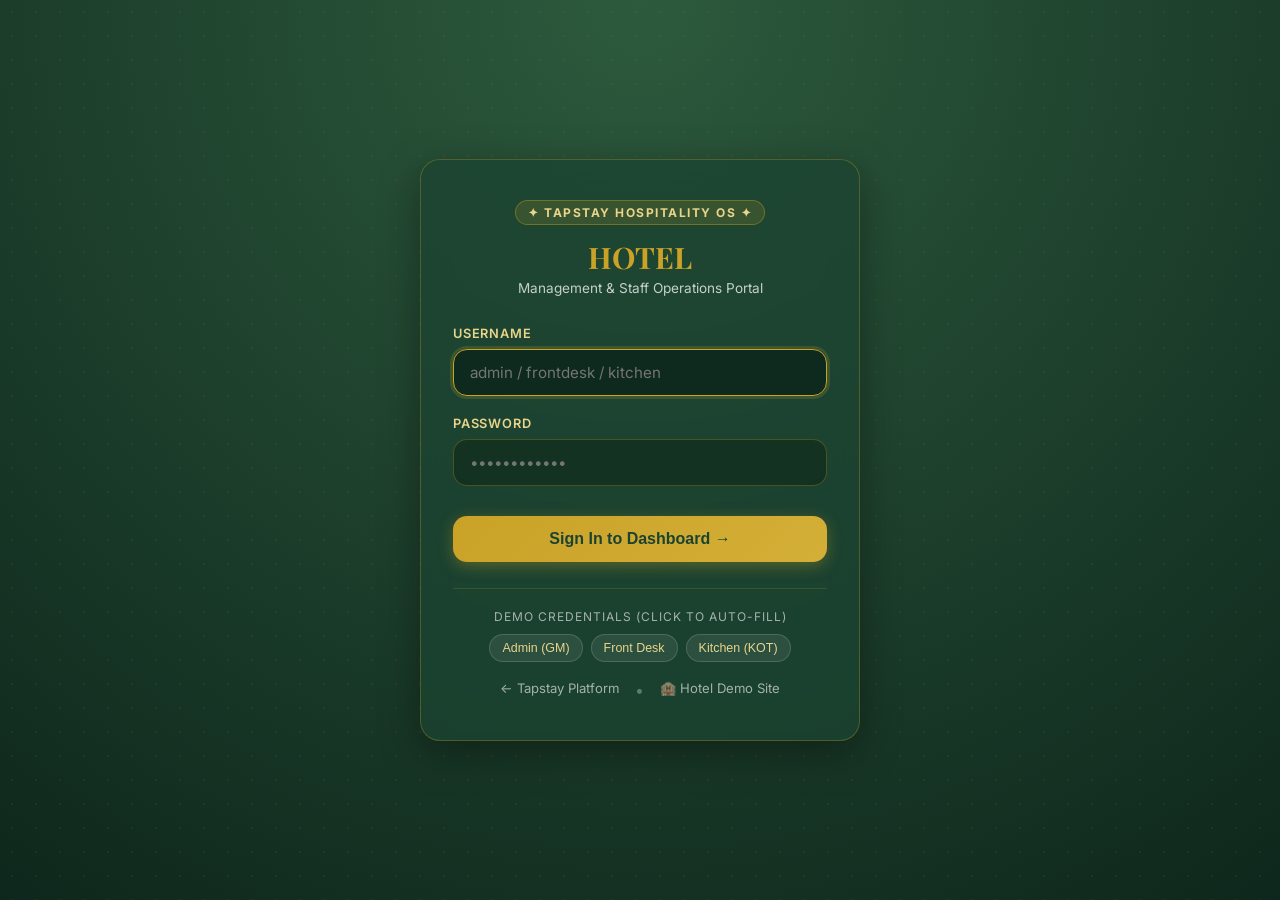
==== admin.html @ 550acd41 "fixing" ====
<!DOCTYPE html>
<html lang="en">
<head>
  <meta charset="UTF-8">
  <meta name="viewport" content="width=device-width, initial-scale=1.0">
  <title>TapStay — Hotel Management & Property Operating System</title>
  <meta name="description" content="TapStay PMS Dashboard for HOTEL, Dehradun. Manage rooms, reservations, kitchen orders, and concierge requests.">
  <link rel="preconnect" href="https://fonts.googleapis.com">
  <link rel="preconnect" href="https://fonts.gstatic.com" crossorigin>
  <link href="https://fonts.googleapis.com/css2?family=Inter:wght@400;500;600;700;800&family=Playfair+Display:wght@500;600;700&display=swap" rel="stylesheet">
  <script src="qrcode.min.js"></script>
  <style>
    :root {
      --green-dark: #1B4332;
      --green-mid: #2D5A3D;
      --green-deep: #0e271c;
      --green-light: #407655;
      --gold: #C9A227;
      --gold-light: #D4AF37;
      --gold-pale: #F4E8C1;
      --ivory: #FAF6EE;
      --cream: #F5EFE1;
      --charcoal: #1E2229;
      --slate: #2D3748;
      --text-muted: #718096;
      --white: #FFFFFF;
      --border: #E2E8F0;
      
      /* Status Colors */
      --status-avail: #2ECC71;
      --status-avail-bg: rgba(46, 204, 113, 0.12);
      --status-occ: #E74C3C;
      --status-occ-bg: rgba(231, 76, 60, 0.12);
      --status-res: #F39C12;
      --status-res-bg: rgba(243, 156, 18, 0.12);
      --status-dirty: #E67E22;
      --status-dirty-bg: rgba(230, 126, 34, 0.14);
      --status-maint: #95A5A6;
      --status-maint-bg: rgba(149, 165, 166, 0.14);

      --shadow-sm: 0 2px 6px rgba(0,0,0,0.06);
      --shadow-md: 0 6px 18px rgba(0,0,0,0.08);
      --shadow-lg: 0 14px 32px rgba(0,0,0,0.12);
      --radius: 12px;
      --radius-lg: 18px;
      --transition: 0.25s cubic-bezier(0.4, 0, 0.2, 1);
    }

    *, *::before, *::after { box-sizing: border-box; margin: 0; padding: 0; }
    body {
      font-family: 'Inter', sans-serif;
      background: #F8F9FA;
      color: var(--charcoal);
      display: flex;
      min-height: 100vh;
      overflow-x: hidden;
    }

    /* ===== SIDEBAR ===== */
    .sidebar {
      width: 260px;
      background: var(--green-deep);
      color: var(--white);
      display: flex;
      flex-direction: column;
      flex-shrink: 0;
      position: sticky;
      top: 0;
      height: 100vh;
      border-right: 1px solid rgba(201, 162, 39, 0.2);
      z-index: 100;
      transition: all var(--transition);
    }
    .sidebar-brand {
      padding: 24px 20px;
      border-bottom: 1px solid rgba(255, 255, 255, 0.08);
      display: flex;
      flex-direction: column;
      gap: 4px;
    }
    .brand-badge {
      display: inline-flex;
      align-items: center;
      gap: 5px;
      font-size: 0.7rem;
      font-weight: 700;
      color: var(--gold);
      text-transform: uppercase;
      letter-spacing: 1.5px;
    }
    .brand-logo {
      font-family: 'Playfair Display', serif;
      font-size: 1.5rem;
      font-weight: 700;
      color: var(--white);
      letter-spacing: 0.5px;
    }
    .brand-logo span { color: var(--gold); }
    .brand-property {
      font-size: 0.78rem;
      color: rgba(255, 255, 255, 0.65);
    }

    .nav-menu {
      padding: 16px 12px;
      display: flex;
      flex-direction: column;
      gap: 6px;
      flex: 1;
      overflow-y: auto;
    }
    .nav-item {
      display: flex;
      align-items: center;
      gap: 12px;
      padding: 12px 14px;
      color: rgba(255, 255, 255, 0.75);
      border-radius: var(--radius);
      cursor: pointer;
      font-size: 0.9rem;
      font-weight: 600;
      transition: all var(--transition);
      user-select: none;
      border: 1px solid transparent;
      text-decoration: none;
    }
    .nav-item:hover {
      background: rgba(201, 162, 39, 0.12);
      color: var(--gold-pale);
      border-color: rgba(201, 162, 39, 0.25);
    }
    .nav-item.active {
      background: linear-gradient(135deg, var(--green-mid), var(--green-dark));
      color: var(--white);
      border-color: var(--gold);
      box-shadow: 0 4px 12px rgba(0,0,0,0.25);
    }
    .nav-item-icon {
      font-size: 1.15rem;
      width: 24px;
      text-align: center;
    }
    .nav-badge {
      margin-left: auto;
      background: var(--gold);
      color: var(--green-dark);
      font-size: 0.72rem;
      font-weight: 800;
      padding: 2px 7px;
      border-radius: 50px;
    }

    .sidebar-footer {
      padding: 16px 18px;
      border-top: 1px solid rgba(255, 255, 255, 0.08);
      background: rgba(10, 26, 19, 0.5);
      display: flex;
      align-items: center;
      justify-content: space-between;
    }
    .user-info {
      display: flex;
      flex-direction: column;
    }
    .user-name {
      font-size: 0.85rem;
      font-weight: 700;
      color: var(--white);
      white-space: nowrap;
      overflow: hidden;
      text-overflow: ellipsis;
      max-width: 140px;
    }
    .user-role {
      font-size: 0.72rem;
      color: var(--gold);
      text-transform: capitalize;
    }
    .btn-logout {
      background: transparent;
      border: 1px solid rgba(255, 255, 255, 0.2);
      color: rgba(255, 255, 255, 0.8);
      border-radius: 8px;
      padding: 6px 10px;
      font-size: 0.75rem;
      cursor: pointer;
      transition: all var(--transition);
    }
    .btn-logout:hover {
      background: rgba(235, 87, 87, 0.2);
      border-color: #ff9999;
      color: #ff9999;
    }

    /* ===== MAIN CONTENT AREA ===== */
    .main-wrapper {
      flex: 1;
      display: flex;
      flex-direction: column;
      overflow-y: auto;
      min-width: 0;
    }

    /* Top Bar */
    .topbar {
      background: var(--white);
      border-bottom: 1px solid var(--border);
      padding: 14px 28px;
      display: flex;
      align-items: center;
      justify-content: space-between;
      position: sticky;
      top: 0;
      z-index: 90;
    }
    .topbar-left {
      display: flex;
      align-items: center;
      gap: 16px;
    }
    .page-heading h1 {
      font-size: 1.35rem;
      font-weight: 700;
      color: var(--charcoal);
    }
    .page-heading p {
      font-size: 0.8rem;
      color: var(--text-muted);
    }
    .topbar-right {
      display: flex;
      align-items: center;
      gap: 14px;
    }
    .live-indicator {
      display: flex;
      align-items: center;
      gap: 8px;
      padding: 6px 14px;
      background: var(--status-avail-bg);
      border: 1px solid rgba(46, 204, 113, 0.3);
      border-radius: 50px;
      font-size: 0.8rem;
      font-weight: 600;
      color: #1e824c;
    }
    .pulse-dot {
      width: 8px;
      height: 8px;
      background: var(--status-avail);
      border-radius: 50%;
      box-shadow: 0 0 0 0 rgba(46, 204, 113, 0.7);
      animation: pulse 2s infinite;
    }
    @keyframes pulse {
      0% { box-shadow: 0 0 0 0 rgba(46, 204, 113, 0.7); }
      70% { box-shadow: 0 0 0 8px rgba(46, 204, 113, 0); }
      100% { box-shadow: 0 0 0 0 rgba(46, 204, 113, 0); }
    }
    .btn-public-site {
      display: inline-flex;
      align-items: center;
      gap: 6px;
      padding: 8px 14px;
      background: var(--ivory);
      border: 1px solid rgba(201, 162, 39, 0.4);
      color: var(--green-dark);
      border-radius: 8px;
      font-size: 0.82rem;
      font-weight: 600;
      text-decoration: none;
      transition: all var(--transition);
    }
    .btn-public-site:hover {
      background: var(--cream);
      border-color: var(--gold);
    }

    /* Content Area */
    .content-body {
      padding: 28px;
      flex: 1;
    }

    .tab-pane {
      display: none;
      animation: fadeIn 0.3s ease-out;
    }
    .tab-pane.active {
      display: block;
    }
    @keyframes fadeIn {
      from { opacity: 0; transform: translateY(6px); }
      to { opacity: 1; transform: translateY(0); }
    }

    /* ===== KPI CARDS ===== */
    .kpi-grid {
      display: grid;
      grid-template-columns: repeat(auto-fit, minmax(220px, 1fr));
      gap: 18px;
      margin-bottom: 28px;
    }
    .kpi-card {
      background: var(--white);
      border: 1px solid var(--border);
      border-radius: var(--radius);
      padding: 20px;
      box-shadow: var(--shadow-sm);
      display: flex;
      flex-direction: column;
      gap: 8px;
      transition: all var(--transition);
    }
    .kpi-card:hover {
      transform: translateY(-2px);
      box-shadow: var(--shadow-md);
      border-color: rgba(201, 162, 39, 0.4);
    }
    .kpi-header {
      display: flex;
      align-items: center;
      justify-content: space-between;
    }
    .kpi-title {
      font-size: 0.82rem;
      font-weight: 600;
      color: var(--text-muted);
      text-transform: uppercase;
      letter-spacing: 0.5px;
    }
    .kpi-icon {
      width: 36px;
      height: 36px;
      border-radius: 10px;
      display: flex;
      align-items: center;
      justify-content: center;
      font-size: 1.2rem;
      background: var(--cream);
    }
    .kpi-value {
      font-size: 1.85rem;
      font-weight: 800;
      color: var(--charcoal);
      font-family: 'Playfair Display', serif;
    }
    .kpi-footer {
      font-size: 0.78rem;
      color: var(--text-muted);
      display: flex;
      align-items: center;
      gap: 6px;
    }

    /* ===== SECTION CARDS & TABLES ===== */
    .dashboard-panel {
      background: var(--white);
      border: 1px solid var(--border);
      border-radius: var(--radius-lg);
      padding: 24px;
      box-shadow: var(--shadow-sm);
      margin-bottom: 24px;
    }
    .panel-header {
      display: flex;
      align-items: center;
      justify-content: space-between;
      margin-bottom: 18px;
      padding-bottom: 12px;
      border-bottom: 1px solid var(--border);
    }
    .panel-title {
      font-size: 1.15rem;
      font-weight: 700;
      color: var(--charcoal);
      display: flex;
      align-items: center;
      gap: 8px;
    }

    /* Quick Action Buttons */
    .btn-primary {
      background: linear-gradient(135deg, var(--green-dark), var(--green-mid));
      color: var(--white);
      border: 1px solid var(--gold);
      padding: 10px 18px;
      border-radius: 8px;
      font-size: 0.85rem;
      font-weight: 600;
      cursor: pointer;
      display: inline-flex;
      align-items: center;
      gap: 6px;
      transition: all var(--transition);
      box-shadow: 0 2px 6px rgba(0,0,0,0.1);
    }
    .btn-primary:hover {
      background: linear-gradient(135deg, var(--green-mid), var(--green-light));
      transform: translateY(-1px);
      box-shadow: 0 4px 12px rgba(0,0,0,0.15);
    }
    .btn-secondary {
      background: var(--white);
      border: 1px solid var(--border);
      color: var(--slate);
      padding: 9px 16px;
      border-radius: 8px;
      font-size: 0.85rem;
      font-weight: 600;
      cursor: pointer;
      display: inline-flex;
      align-items: center;
      gap: 6px;
      transition: all var(--transition);
    }
    .btn-secondary:hover {
      background: var(--ivory);
      border-color: var(--gold);
      color: var(--green-dark);
    }

    /* ===== ROOM MATRIX ===== */
    .filter-bar {
      display: flex;
      flex-wrap: wrap;
      align-items: center;
      justify-content: space-between;
      gap: 12px;
      margin-bottom: 20px;
    }
    .filter-pills {
      display: flex;
      flex-wrap: wrap;
      gap: 8px;
    }
    .filter-pill {
      background: var(--white);
      border: 1px solid var(--border);
      padding: 6px 14px;
      border-radius: 50px;
      font-size: 0.8rem;
      font-weight: 600;
      cursor: pointer;
      color: var(--slate);
      transition: all var(--transition);
    }
    .filter-pill:hover, .filter-pill.active {
      background: var(--green-dark);
      color: var(--white);
      border-color: var(--green-dark);
    }

    .room-grid {
      display: grid;
      grid-template-columns: repeat(auto-fill, minmax(260px, 1fr));
      gap: 18px;
    }
    .room-card {
      background: var(--white);
      border: 1.5px solid var(--border);
      border-radius: var(--radius);
      padding: 18px;
      box-shadow: var(--shadow-sm);
      display: flex;
      flex-direction: column;
      justify-content: space-between;
      gap: 12px;
      transition: all var(--transition);
      position: relative;
    }
    .room-card:hover {
      transform: translateY(-3px);
      box-shadow: var(--shadow-md);
    }
    .room-card.status-available { border-top: 4px solid var(--status-avail); }
    .room-card.status-occupied { border-top: 4px solid var(--status-occ); }
    .room-card.status-reserved { border-top: 4px solid var(--status-res); }
    .room-card.status-dirty { border-top: 4px solid var(--status-dirty); }
    .room-card.status-maintenance { border-top: 4px solid var(--status-maint); }

    .room-card-header {
      display: flex;
      align-items: flex-start;
      justify-content: space-between;
    }
    .room-number-box {
      display: flex;
      flex-direction: column;
    }
    .room-number {
      font-size: 1.4rem;
      font-weight: 800;
      font-family: 'Playfair Display', serif;
      color: var(--charcoal);
    }
    .room-floor {
      font-size: 0.72rem;
      color: var(--text-muted);
      font-weight: 600;
      text-transform: uppercase;
    }
    .room-type-tag {
      font-size: 0.72rem;
      font-weight: 700;
      color: var(--green-dark);
      background: var(--cream);
      padding: 3px 8px;
      border-radius: 6px;
      margin-top: 4px;
      display: inline-block;
    }
    .status-badge {
      font-size: 0.72rem;
      font-weight: 700;
      text-transform: uppercase;
      letter-spacing: 0.5px;
      padding: 4px 10px;
      border-radius: 50px;
    }
    .badge-available { background: var(--status-avail-bg); color: #1e824c; border: 1px solid rgba(46, 204, 113, 0.4); }
    .badge-occupied { background: var(--status-occ-bg); color: #c0392b; border: 1px solid rgba(231, 76, 60, 0.4); }
    .badge-reserved { background: var(--status-res-bg); color: #d35400; border: 1px solid rgba(243, 156, 18, 0.4); }
    .badge-dirty { background: var(--status-dirty-bg); color: #b95d08; border: 1px solid rgba(230, 126, 34, 0.4); }
    .badge-maintenance { background: var(--status-maint-bg); color: #7f8c8d; border: 1px solid rgba(149, 165, 166, 0.4); }

    .room-card-body {
      font-size: 0.82rem;
      color: var(--slate);
      background: #F8F9FA;
      padding: 10px 12px;
      border-radius: 8px;
      min-height: 48px;
      display: flex;
      flex-direction: column;
      justify-content: center;
      gap: 2px;
    }
    .room-guest-name { font-weight: 700; color: var(--charcoal); }
    .room-notes { font-size: 0.75rem; color: var(--text-muted); font-style: italic; }

    .room-card-actions {
      display: flex;
      gap: 8px;
    }
    .btn-room-status {
      flex: 1;
      padding: 7px 10px;
      font-size: 0.75rem;
      font-weight: 700;
      background: var(--white);
      border: 1px solid var(--border);
      border-radius: 6px;
      cursor: pointer;
      transition: all var(--transition);
    }
    .btn-room-status:hover {
      background: var(--ivory);
      border-color: var(--gold);
      color: var(--green-dark);
    }

    /* ===== DATA TABLES (Bookings, Reviews, Concierge) ===== */
    .table-container {
      overflow-x: auto;
      border: 1px solid var(--border);
      border-radius: var(--radius);
    }
    .data-table {
      width: 100%;
      border-collapse: collapse;
      text-align: left;
      font-size: 0.85rem;
    }
    .data-table th {
      background: #F8F9FA;
      padding: 12px 16px;
      font-weight: 700;
      color: var(--slate);
      border-bottom: 1px solid var(--border);
      text-transform: uppercase;
      font-size: 0.72rem;
      letter-spacing: 0.5px;
    }
    .data-table td {
      padding: 14px 16px;
      border-bottom: 1px solid var(--border);
      color: var(--charcoal);
      vertical-align: middle;
    }
    .data-table tr:last-child td { border-bottom: none; }
    .data-table tr:hover { background: rgba(201, 162, 39, 0.04); }

    /* ===== KITCHEN KOT BOARD ===== */
    .kot-board {
      display: grid;
      grid-template-columns: repeat(auto-fit, minmax(280px, 1fr));
      gap: 20px;
    }
    .kot-col {
      background: #F1F4F7;
      border-radius: var(--radius-lg);
      padding: 18px;
      display: flex;
      flex-direction: column;
      gap: 14px;
      min-height: 500px;
    }
    .kot-col-header {
      display: flex;
      align-items: center;
      justify-content: space-between;
      padding-bottom: 8px;
      border-bottom: 2px solid rgba(0,0,0,0.08);
    }
    .kot-col-title {
      font-size: 0.9rem;
      font-weight: 800;
      color: var(--charcoal);
      text-transform: uppercase;
      letter-spacing: 0.5px;
    }
    .kot-card {
      background: var(--white);
      border-radius: var(--radius);
      padding: 16px;
      box-shadow: var(--shadow-sm);
      border: 1px solid var(--border);
      display: flex;
      flex-direction: column;
      gap: 12px;
      animation: slideIn 0.3s ease;
    }
    @keyframes slideIn {
      from { transform: translateY(10px); opacity: 0; }
      to { transform: translateY(0); opacity: 1; }
    }
    .kot-card-header {
      display: flex;
      align-items: center;
      justify-content: space-between;
      border-bottom: 1px dashed var(--border);
      padding-bottom: 8px;
    }
    .kot-source-badge {
      font-size: 0.85rem;
      font-weight: 800;
      color: var(--green-dark);
      background: var(--cream);
      padding: 3px 10px;
      border-radius: 50px;
    }
    .kot-time {
      font-size: 0.72rem;
      color: var(--text-muted);
    }
    .kot-items-list {
      display: flex;
      flex-direction: column;
      gap: 6px;
      font-size: 0.85rem;
    }
    .kot-item-row {
      display: flex;
      justify-content: space-between;
    }
    .kot-item-qty {
      font-weight: 800;
      color: var(--gold-light);
      background: var(--green-deep);
      padding: 0 6px;
      border-radius: 4px;
      margin-right: 6px;
      font-size: 0.75rem;
    }
    .kot-total-row {
      display: flex;
      justify-content: space-between;
      border-top: 1px solid var(--border);
      padding-top: 8px;
      font-weight: 700;
      font-size: 0.9rem;
    }
    .kot-actions {
      display: flex;
      gap: 8px;
    }

    /* ===== QR STUDIO ===== */
    .qr-studio-grid {
      display: grid;
      grid-template-columns: 1fr 1fr;
      gap: 30px;
      align-items: start;
    }
    .standee-preview-card {
      background: var(--white);
      border: 3px solid var(--gold);
      border-radius: var(--radius-lg);
      padding: 36px 28px;
      text-align: center;
      box-shadow: var(--shadow-lg);
      max-width: 380px;
      margin: 0 auto;
      position: relative;
    }
    .standee-gold-border {
      border: 1px dashed var(--gold);
      border-radius: 12px;
      padding: 24px;
      background: radial-gradient(circle at center, #FFFFFF 0%, var(--ivory) 100%);
    }
    .standee-header {
      margin-bottom: 16px;
    }
    .standee-brand {
      font-family: 'Playfair Display', serif;
      font-size: 1.4rem;
      font-weight: 700;
      color: var(--green-dark);
      letter-spacing: 1px;
    }
    .standee-target {
      display: inline-block;
      margin-top: 6px;
      font-size: 0.85rem;
      font-weight: 800;
      color: var(--gold);
      background: var(--green-dark);
      padding: 4px 14px;
      border-radius: 50px;
      text-transform: uppercase;
      letter-spacing: 1px;
    }
    .standee-qr-box {
      margin: 20px auto;
      padding: 12px;
      background: #FFFFFF;
      border: 2px solid var(--border);
      border-radius: 12px;
      display: inline-flex;
      box-shadow: var(--shadow-sm);
    }
    .standee-footer {
      margin-top: 14px;
    }
    .standee-instructions {
      font-size: 0.85rem;
      font-weight: 700;
      color: var(--charcoal);
      margin-bottom: 4px;
    }
    .standee-sub {
      font-size: 0.72rem;
      color: var(--text-muted);
    }
    .standee-powered {
      margin-top: 14px;
      font-size: 0.68rem;
      color: var(--gold);
      font-weight: 700;
      letter-spacing: 1px;
      text-transform: uppercase;
    }

    /* ===== MODAL ===== */
    .modal-overlay {
      display: none;
      position: fixed;
      inset: 0;
      background: rgba(0,0,0,0.5);
      z-index: 500;
      align-items: center;
      justify-content: center;
      padding: 20px;
    }
    .modal-overlay.active { display: flex; }
    .modal-box {
      background: var(--white);
      border-radius: var(--radius-lg);
      padding: 28px;
      width: 100%;
      max-width: 500px;
      box-shadow: var(--shadow-lg);
      animation: zoomIn 0.25s ease-out;
      border: 1px solid var(--border);
    }
    @keyframes zoomIn {
      from { transform: scale(0.95); opacity: 0; }
      to { transform: scale(1); opacity: 1; }
    }
    .modal-header {
      display: flex;
      align-items: center;
      justify-content: space-between;
      margin-bottom: 18px;
      padding-bottom: 12px;
      border-bottom: 1px solid var(--border);
    }
    .modal-title { font-size: 1.2rem; font-weight: 700; color: var(--charcoal); }
    .modal-close {
      background: none;
      border: none;
      font-size: 1.4rem;
      cursor: pointer;
      color: var(--text-muted);
    }
    .modal-form-group {
      margin-bottom: 16px;
    }
    .modal-label {
      display: block;
      font-size: 0.8rem;
      font-weight: 600;
      color: var(--slate);
      margin-bottom: 6px;
    }
    .modal-input, .modal-select, .modal-textarea {
      width: 100%;
      padding: 10px 12px;
      border: 1.5px solid var(--border);
      border-radius: 8px;
      font-size: 0.9rem;
      font-family: 'Inter', sans-serif;
      outline: none;
      transition: border-color var(--transition);
    }
    .modal-input:focus, .modal-select:focus, .modal-textarea:focus {
      border-color: var(--gold);
    }

    /* Print styling */
    @media print {
      body * { visibility: hidden; }
      .standee-preview-card, .standee-preview-card * { visibility: visible; }
      .standee-preview-card {
        position: absolute;
        left: 50%;
        top: 50%;
        transform: translate(-50%, -50%);
        box-shadow: none;
        border: 2px solid #000;
        width: 100%;
        max-width: 450px;
      }
    }

    /* Responsive */
    @media (max-width: 900px) {
      .sidebar { width: 70px; }
      .brand-title, .brand-property, .nav-item-text, .user-info, .brand-badge { display: none; }
      .sidebar-brand { padding: 16px 12px; align-items: center; }
      .nav-item { justify-content: center; padding: 12px 0; }
      .sidebar-footer { justify-content: center; padding: 12px 0; }
      .qr-studio-grid { grid-template-columns: 1fr; }
    }
  </style>
</head>
<body>

  <!-- ===== SIDEBAR ===== -->
  <aside class="sidebar">
    <div class="sidebar-brand">
      <div class="brand-badge">✦ TapStay OS ✦</div>
      <div class="brand-logo">HOTEL<span>.</span></div>
      <div class="brand-property">Heritage Retreat & Suites, Dehradun</div>
    </div>

    <nav class="nav-menu" id="navMenu">
      <a class="nav-item active" data-tab="tabDashboard">
        <span class="nav-item-icon">📊</span>
        <span class="nav-item-text">Dashboard</span>
      </a>
      <a class="nav-item" data-tab="tabRooms">
        <span class="nav-item-icon">🛏️</span>
        <span class="nav-item-text">Rooms Matrix</span>
        <span class="nav-badge" id="availRoomBadge">12</span>
      </a>
      <a class="nav-item" data-tab="tabBookings">
        <span class="nav-item-icon">📅</span>
        <span class="nav-item-text">Reservations</span>
      </a>
      <a class="nav-item" data-tab="tabKitchen">
        <span class="nav-item-icon">🍳</span>
        <span class="nav-item-text">Kitchen (KOT)</span>
        <span class="nav-badge" id="activeKotBadge">2</span>
      </a>
      <a class="nav-item" data-tab="tabConcierge">
        <span class="nav-item-icon">🛎️</span>
        <span class="nav-item-text">Concierge Desk</span>
        <span class="nav-badge" id="pendingConciergeBadge">2</span>
      </a>
      <a class="nav-item" data-tab="tabReviews">
        <span class="nav-item-icon">⭐</span>
        <span class="nav-item-text">Guest Reviews</span>
      </a>
      <a class="nav-item" data-tab="tabQR">
        <span class="nav-item-icon">📱</span>
        <span class="nav-item-text">QR Standee Studio</span>
      </a>
      <a class="nav-item" data-tab="tabSettings">
        <span class="nav-item-icon">⚙️</span>
        <span class="nav-item-text">Settings</span>
      </a>
    </nav>

    <div class="sidebar-footer">
      <div class="user-info">
        <span class="user-name" id="sidebarUserName">Admin</span>
        <span class="user-role" id="sidebarUserRole">General Manager</span>
      </div>
      <button class="btn-logout" onclick="handleLogout()" title="Sign Out">Logout</button>
    </div>
  </aside>

  <!-- ===== MAIN WRAPPER ===== -->
  <main class="main-wrapper">
    <!-- Topbar -->
    <header class="topbar">
      <div class="topbar-left">
        <div class="page-heading">
          <h1 id="pageTitle">Operations Dashboard</h1>
          <p id="pageSubtitle">Live property metrics and real-time operations</p>
        </div>
      </div>
      <div class="topbar-right">
        <div class="live-indicator">
          <span class="pulse-dot"></span>
          <span>Live Sync Active</span>
        </div>
        <a href="hotel.html" target="_blank" class="btn-public-site">
          <span>🌐 View Hotel Website</span>
        </a>
        <a href="index.html" target="_blank" style="font-size:0.8rem;color:var(--text-light);text-decoration:none;padding:6px 12px;border-radius:6px;border:1px solid rgba(255,255,255,0.1);background:rgba(255,255,255,0.03);">
          <span>Tapstay SaaS</span>
        </a>
      </div>
    </header>

    <!-- Main Content Area -->
    <div class="content-body">

      <!-- ================= TAB 1: DASHBOARD ================= -->
      <section class="tab-pane active" id="tabDashboard">
        <!-- KPI Row -->
        <div class="kpi-grid">
          <div class="kpi-card">
            <div class="kpi-header">
              <span class="kpi-title">Occupancy Rate</span>
              <span class="kpi-icon">🏨</span>
            </div>
            <div class="kpi-value" id="kpiOccupancy">58%</div>
            <div class="kpi-footer">
              <span id="kpiOccupiedCount">14</span> of 24 Rooms Occupied
            </div>
          </div>

          <div class="kpi-card">
            <div class="kpi-header">
              <span class="kpi-title">Today's Check-ins</span>
              <span class="kpi-icon">📥</span>
            </div>
            <div class="kpi-value" id="kpiCheckins">5</div>
            <div class="kpi-footer">
              <span id="kpiCheckouts">3</span> Check-outs scheduled today
            </div>
          </div>

          <div class="kpi-card">
            <div class="kpi-header">
              <span class="kpi-title">Total Revenue</span>
              <span class="kpi-icon">💰</span>
            </div>
            <div class="kpi-value" id="kpiRevenue">₹52,430</div>
            <div class="kpi-footer">
              Rooms + F&B Dining combined
            </div>
          </div>

          <div class="kpi-card">
            <div class="kpi-header">
              <span class="kpi-title">Active Orders & Requests</span>
              <span class="kpi-icon">⚡</span>
            </div>
            <div class="kpi-value" id="kpiActiveTickets">4</div>
            <div class="kpi-footer">
              <span id="kpiActiveKot">2</span> KOTs • <span id="kpiActiveConcierge">2</span> Concierge
            </div>
          </div>
        </div>

        <!-- Quick Actions & Recent Stream -->
        <div style="display:grid;grid-template-columns: 2fr 1fr; gap: 24px;">
          <div class="dashboard-panel">
            <div class="panel-header">
              <h2 class="panel-title">⚡ Quick Management Actions</h2>
            </div>
            <div style="display:flex;flex-wrap:wrap;gap:12px;">
              <button class="btn-primary" onclick="openNewBookingModal()">+ New Walk-In Booking</button>
              <button class="btn-secondary" onclick="switchTab('tabRooms')">Update Room Status</button>
              <button class="btn-secondary" onclick="switchTab('tabKitchen')">View Kitchen Orders</button>
              <button class="btn-secondary" onclick="switchTab('tabQR')">Print Table/Room QR</button>
            </div>

            <div style="margin-top:28px;">
              <h3 style="font-size:0.95rem;font-weight:700;margin-bottom:12px;color:var(--charcoal);">Current Property Status Overview</h3>
              <div style="display:grid;grid-template-columns:repeat(auto-fit, minmax(130px, 1fr));gap:12px;">
                <div style="background:var(--status-avail-bg);border:1px solid rgba(46,204,113,0.3);padding:14px;border-radius:10px;text-align:center;">
                  <div style="font-size:1.4rem;font-weight:800;color:#1e824c;" id="dashAvailCount">10</div>
                  <div style="font-size:0.75rem;font-weight:700;color:#1e824c;text-transform:uppercase;">Available Clean</div>
                </div>
                <div style="background:var(--status-occ-bg);border:1px solid rgba(231,76,60,0.3);padding:14px;border-radius:10px;text-align:center;">
                  <div style="font-size:1.4rem;font-weight:800;color:#c0392b;" id="dashOccCount">10</div>
                  <div style="font-size:0.75rem;font-weight:700;color:#c0392b;text-transform:uppercase;">Occupied</div>
                </div>
                <div style="background:var(--status-res-bg);border:1px solid rgba(243,156,18,0.3);padding:14px;border-radius:10px;text-align:center;">
                  <div style="font-size:1.4rem;font-weight:800;color:#d35400;" id="dashResCount">2</div>
                  <div style="font-size:0.75rem;font-weight:700;color:#d35400;text-transform:uppercase;">Reserved</div>
                </div>
                <div style="background:var(--status-dirty-bg);border:1px solid rgba(230,126,34,0.3);padding:14px;border-radius:10px;text-align:center;">
                  <div style="font-size:1.4rem;font-weight:800;color:#b95d08;" id="dashDirtyCount">1</div>
                  <div style="font-size:0.75rem;font-weight:700;color:#b95d08;text-transform:uppercase;">Needs Cleaning</div>
                </div>
                <div style="background:var(--status-maint-bg);border:1px solid rgba(149,165,166,0.3);padding:14px;border-radius:10px;text-align:center;">
                  <div style="font-size:1.4rem;font-weight:800;color:#7f8c8d;" id="dashMaintCount">1</div>
                  <div style="font-size:0.75rem;font-weight:700;color:#7f8c8d;text-transform:uppercase;">Maintenance</div>
                </div>
              </div>
            </div>
          </div>

          <!-- Live Activity Feed -->
          <div class="dashboard-panel">
            <div class="panel-header">
              <h2 class="panel-title">📡 Live Events</h2>
              <span style="font-size:0.75rem;color:var(--text-muted);">Real-time</span>
            </div>
            <div id="liveActivityFeed" style="display:flex;flex-direction:column;gap:12px;max-height:340px;overflow-y:auto;font-size:0.82rem;">
              <div style="padding:10px;background:#F8F9FA;border-radius:8px;border-left:3px solid var(--gold);">
                <div style="font-weight:700;">System Online</div>
                <div style="font-size:0.75rem;color:var(--text-muted);">TapStay OS monitoring 24 rooms and dining outlets.</div>
              </div>
            </div>
          </div>
        </div>
      </section>

      <!-- ================= TAB 2: ROOMS MATRIX ================= -->
      <section class="tab-pane" id="tabRooms">
        <div class="dashboard-panel">
          <div class="filter-bar">
            <div class="filter-pills" id="roomFilterPills">
              <button class="filter-pill active" onclick="filterRooms('all', this)">All Rooms (24)</button>
              <button class="filter-pill" onclick="filterRooms('floor1', this)">Floor 1 (101-112)</button>
              <button class="filter-pill" onclick="filterRooms('floor2', this)">Floor 2 (201-212)</button>
              <button class="filter-pill" onclick="filterRooms('available', this)">Available Clean</button>
              <button class="filter-pill" onclick="filterRooms('occupied', this)">Occupied</button>
              <button class="filter-pill" onclick="filterRooms('dirty', this)">Needs Cleaning</button>
            </div>
            <button class="btn-secondary" onclick="openPriceModal()">💰 Manage Room Rates</button>
          </div>

          <div class="room-grid" id="roomMatrixGrid">
            <!-- Populated by JS -->
          </div>
        </div>
      </section>

      <!-- ================= TAB 3: BOOKINGS ================= -->
      <section class="tab-pane" id="tabBookings">
        <div class="dashboard-panel">
          <div class="panel-header">
            <div style="display:flex;align-items:center;gap:12px;">
              <input type="text" id="bookingSearchInput" placeholder="Search guest, phone, or Ref ID..." oninput="handleBookingSearch()" style="padding:8px 14px;border:1.5px solid var(--border);border-radius:8px;font-size:0.85rem;width:260px;">
              <select id="bookingStatusFilter" onchange="loadBookings()" style="padding:8px 12px;border:1.5px solid var(--border);border-radius:8px;font-size:0.85rem;">
                <option value="all">All Bookings</option>
                <option value="confirmed">Confirmed</option>
                <option value="checked_in">Checked In</option>
                <option value="checked_out">Checked Out</option>
                <option value="cancelled">Cancelled</option>
              </select>
            </div>
            <button class="btn-primary" onclick="openNewBookingModal()">+ Walk-In Booking</button>
          </div>

          <div class="table-container">
            <table class="data-table">
              <thead>
                <tr>
                  <th>Ref #</th>
                  <th>Guest</th>
                  <th>Room Type</th>
                  <th>Room #</th>
                  <th>Dates</th>
                  <th>Guests</th>
                  <th>Total Amount</th>
                  <th>Status</th>
                  <th>Actions</th>
                </tr>
              </thead>
              <tbody id="bookingsTableBody">
                <!-- Populated by JS -->
              </tbody>
            </table>
          </div>
        </div>
      </section>

      <!-- ================= TAB 4: KITCHEN KOT ================= -->
      <section class="tab-pane" id="tabKitchen">
        <div class="dashboard-panel">
          <div class="panel-header">
            <h2 class="panel-title">🍳 Live Kitchen Display System (KDS / KOT)</h2>
            <div style="display:flex;align-items:center;gap:10px;">
              <span style="font-size:0.8rem;color:var(--text-muted);">Incoming orders from Table QR & In-Room Dining</span>
              <button class="btn-secondary" onclick="loadOrders()">🔄 Refresh</button>
            </div>
          </div>

          <div class="kot-board">
            <!-- Column 1: New Orders -->
            <div class="kot-col">
              <div class="kot-col-header">
                <span class="kot-col-title" style="color:#d35400;">🟡 New Orders</span>
                <span class="nav-badge" id="countKotNew">0</span>
              </div>
              <div id="kotColNew" style="display:flex;flex-direction:column;gap:12px;"></div>
            </div>

            <!-- Column 2: Preparing -->
            <div class="kot-col">
              <div class="kot-col-header">
                <span class="kot-col-title" style="color:#e67e22;">🟠 In Kitchen</span>
                <span class="nav-badge" id="countKotPreparing">0</span>
              </div>
              <div id="kotColPreparing" style="display:flex;flex-direction:column;gap:12px;"></div>
            </div>

            <!-- Column 3: Ready for Serving -->
            <div class="kot-col">
              <div class="kot-col-header">
                <span class="kot-col-title" style="color:#27ae60;">🟢 Ready to Serve</span>
                <span class="nav-badge" id="countKotReady">0</span>
              </div>
              <div id="kotColReady" style="display:flex;flex-direction:column;gap:12px;"></div>
            </div>

            <!-- Column 4: Delivered -->
            <div class="kot-col">
              <div class="kot-col-header">
                <span class="kot-col-title" style="color:var(--slate);">⚪ Delivered & Settled</span>
                <span class="nav-badge" id="countKotDelivered">0</span>
              </div>
              <div id="kotColDelivered" style="display:flex;flex-direction:column;gap:12px;"></div>
            </div>
          </div>
        </div>
      </section>

      <!-- ================= TAB 5: CONCIERGE DESK ================= -->
      <section class="tab-pane" id="tabConcierge">
        <div class="dashboard-panel">
          <div class="panel-header">
            <h2 class="panel-title">🛎️ In-Room Concierge & Housekeeping Tickets</h2>
            <button class="btn-secondary" onclick="loadConcierge()">🔄 Refresh Tickets</button>
          </div>

          <div class="table-container">
            <table class="data-table">
              <thead>
                <tr>
                  <th>ID</th>
                  <th>Room #</th>
                  <th>Request Type</th>
                  <th>Details</th>
                  <th>Priority</th>
                  <th>Status</th>
                  <th>Assigned Staff</th>
                  <th>Time Logged</th>
                  <th>Action</th>
                </tr>
              </thead>
              <tbody id="conciergeTableBody">
                <!-- Populated by JS -->
              </tbody>
            </table>
          </div>
        </div>
      </section>

      <!-- ================= TAB 6: GUEST REVIEWS ================= -->
      <section class="tab-pane" id="tabReviews">
        <div class="dashboard-panel">
          <div class="panel-header">
            <div>
              <h2 class="panel-title">⭐ Guest Reviews & Reputation Moderation</h2>
              <p style="font-size:0.8rem;color:var(--text-muted);margin-top:2px;">Moderate reviews submitted via review.html and feature top reviews on the public website</p>
            </div>
            <div style="background:var(--cream);padding:6px 14px;border-radius:50px;border:1px solid rgba(201,162,39,0.3);font-size:0.85rem;font-weight:700;color:var(--green-dark);" id="reviewScoreBadge">
              Overall Score: 4.9 / 5.0 ★
            </div>
          </div>

          <div class="table-container">
            <table class="data-table">
              <thead>
                <tr>
                  <th>Guest Name</th>
                  <th>Room</th>
                  <th>Rating</th>
                  <th>Category Breakdown</th>
                  <th>Comments</th>
                  <th>Date</th>
                  <th>Website Display</th>
                </tr>
              </thead>
              <tbody id="reviewsTableBody">
                <!-- Populated by JS -->
              </tbody>
            </table>
          </div>
        </div>
      </section>

      <!-- ================= TAB 7: QR STAND STUDIO ================= -->
      <section class="tab-pane" id="tabQR">
        <div class="dashboard-panel">
          <div class="panel-header">
            <div>
              <h2 class="panel-title">📱 Smart QR Standee Print Studio</h2>
              <p style="font-size:0.8rem;color:var(--text-muted);">Generate ready-to-print acrylic tabletop cards for any dining table or guest room.</p>
            </div>
            <button class="btn-primary" onclick="window.print()">🖨️ Print Standee Card</button>
          </div>

          <div class="qr-studio-grid">
            <!-- Controls Form -->
            <div style="background:#F8F9FA;padding:24px;border-radius:var(--radius);border:1px solid var(--border);">
              <h3 style="font-size:1rem;margin-bottom:14px;color:var(--charcoal);">Customize Standee Card</h3>

              <div class="modal-form-group">
                <label class="modal-label">Location Type</label>
                <select id="qrTypeSelect" class="modal-select" onchange="handleQRTypeChange()">
                  <option value="table">Restaurant Dining Table (Tables 1 - 14)</option>
                  <option value="room">Guest Room Concierge & In-Room Dining (Rooms 101 - 212)</option>
                </select>
              </div>

              <div class="modal-form-group">
                <label class="modal-label">Select Number</label>
                <select id="qrNumberSelect" class="modal-select" onchange="generateStandeePreview()">
                  <!-- Populated by JS -->
                </select>
              </div>

              <div class="modal-form-group">
                <label class="modal-label">Call-to-Action Text</label>
                <input type="text" id="qrCtaInput" class="modal-input" value="Scan to Order Food & Request Service" oninput="generateStandeePreview()">
              </div>

              <div style="margin-top:20px;padding:14px;background:var(--ivory);border-radius:8px;border:1px solid rgba(201,162,39,0.3);font-size:0.82rem;color:var(--green-dark);line-height:1.5;">
                💡 <strong>Commercial Tip:</strong> Place printed acrylic standees on each bedside table and dining table. Guests point their camera and immediately access the digital menu or room service without downloading any app!
              </div>
            </div>

            <!-- Standee Live Preview -->
            <div>
              <div class="standee-preview-card" id="printableStandee">
                <div class="standee-gold-border">
                  <div class="standee-header">
                    <div class="standee-brand">HOTEL</div>
                    <div style="font-size:0.75rem;color:var(--green-mid);letter-spacing:1.5px;text-transform:uppercase;margin-top:2px;">Heritage Retreat • Dehradun</div>
                    <div class="standee-target" id="standeeTargetBadge">Table 7</div>
                  </div>

                  <div class="standee-qr-box">
                    <div id="standeeQrContainer"></div>
                  </div>

                  <div class="standee-footer">
                    <div class="standee-instructions" id="standeeCtaText">Scan with Phone Camera</div>
                    <div class="standee-sub">Order Food • Request Housekeeping • High-Speed Wi-Fi</div>
                    <div class="standee-powered">✦ Powered by TapStay ✦</div>
                  </div>
                </div>
              </div>
            </div>
          </div>
        </div>
      </section>

      <!-- ================= TAB 8: SETTINGS ================= -->
      <section class="tab-pane" id="tabSettings">
        <div class="dashboard-panel" style="max-width:800px;">
          <div class="panel-header">
            <h2 class="panel-title">⚙️ TapStay Property & Business Settings</h2>
          </div>

          <div style="display:flex;flex-direction:column;gap:18px;">
            <div style="background:#F8F9FA;padding:18px;border-radius:10px;border:1px solid var(--border);">
              <h3 style="font-size:0.95rem;font-weight:700;color:var(--charcoal);margin-bottom:12px;">Property Profile</h3>
              <div style="display:grid;grid-template-columns:1fr 1fr;gap:14px;font-size:0.85rem;">
                <div><strong>Property Name:</strong> HOTEL (Dehradun)</div>
                <div><strong>Location:</strong> Rajpur Road, Dehradun, Uttarakhand</div>
                <div><strong>Total Inventory:</strong> 24 Heritage Rooms & Suites</div>
                <div><strong>Operating Software:</strong> TapStay Hospitality OS v2.4</div>
              </div>
            </div>

            <div style="background:#F8F9FA;padding:18px;border-radius:10px;border:1px solid var(--border);">
              <h3 style="font-size:0.95rem;font-weight:700;color:var(--charcoal);margin-bottom:12px;">Guest Wi-Fi Credentials</h3>
              <div style="display:grid;grid-template-columns:1fr 1fr;gap:14px;font-size:0.85rem;">
                <div><strong>Network SSID:</strong> HOTEL_Heritage_Guest</div>
                <div><strong>Password:</strong> DoonValley2026</div>
              </div>
            </div>

            <div style="background:linear-gradient(135deg, var(--green-dark), var(--green-mid));color:var(--white);padding:20px;border-radius:12px;border:1px solid var(--gold);">
              <h3 style="font-family:'Playfair Display',serif;font-size:1.2rem;color:var(--gold);margin-bottom:6px;">TapStay Business Edition</h3>
              <p style="font-size:0.85rem;color:rgba(255,255,255,0.8);line-height:1.5;">
                Your property is actively licensed on the <strong>TapStay Growth Hotel Plan</strong>. Includes Unlimited Direct Bookings, Smart QR Dining KDS, In-Room Concierge, and Reputation Management.
              </p>
            </div>
          </div>
        </div>
      </section>

    </div>
  </main>

  <!-- ===== MODAL: UPDATE ROOM STATUS ===== -->
  <div class="modal-overlay" id="roomStatusModal">
    <div class="modal-box">
      <div class="modal-header">
        <h3 class="modal-title">Update Room <span id="modalRoomNum">101</span></h3>
        <button class="modal-close" onclick="closeModal('roomStatusModal')">&times;</button>
      </div>
      <div class="modal-form-group">
        <label class="modal-label">Room Status</label>
        <select id="modalRoomStatusSelect" class="modal-select">
          <option value="available">🟢 Available (Clean & Ready)</option>
          <option value="occupied">🔴 Occupied</option>
          <option value="reserved">🟡 Reserved for Arrival</option>
          <option value="dirty">🟠 Needs Cleaning (Dirty)</option>
          <option value="maintenance">⚪ Maintenance / Out of Order</option>
        </select>
      </div>
      <div class="modal-form-group">
        <label class="modal-label">Housekeeping / Inspection Note</label>
        <textarea id="modalRoomNote" class="modal-textarea" rows="2" placeholder="e.g. Cleaned by Team B, fresh towels provided..."></textarea>
      </div>
      <button class="btn-primary" style="width:100%;justify-content:center;padding:12px;" onclick="saveRoomStatus()">Save Room Status</button>
    </div>
  </div>

  <!-- ===== MODAL: WALK-IN BOOKING ===== -->
  <div class="modal-overlay" id="newBookingModal">
    <div class="modal-box" style="max-width:560px;">
      <div class="modal-header">
        <h3 class="modal-title">+ Create Walk-In Booking</h3>
        <button class="modal-close" onclick="closeModal('newBookingModal')">&times;</button>
      </div>
      <form id="newBookingForm" onsubmit="handleNewBookingSubmit(event)">
        <div style="display:grid;grid-template-columns:1fr 1fr;gap:12px;">
          <div class="modal-form-group">
            <label class="modal-label">Guest Full Name *</label>
            <input type="text" id="nbName" class="modal-input" required placeholder="e.g. Rajesh Kumar">
          </div>
          <div class="modal-form-group">
            <label class="modal-label">Phone Number *</label>
            <input type="tel" id="nbPhone" class="modal-input" required placeholder="+91 98765 43210">
          </div>
        </div>

        <div class="modal-form-group">
          <label class="modal-label">Email Address</label>
          <input type="email" id="nbEmail" class="modal-input" placeholder="guest@example.com">
        </div>

        <div style="display:grid;grid-template-columns:1fr 1fr;gap:12px;">
          <div class="modal-form-group">
            <label class="modal-label">Room Type *</label>
            <select id="nbRoomType" class="modal-select">
              <option value="deluxe">Heritage Deluxe (₹3,499)</option>
              <option value="garden">Premium Garden View (₹4,499)</option>
              <option value="suite">Grand Suite (₹6,999)</option>
              <option value="executive">Executive Heritage (₹5,499)</option>
            </select>
          </div>
          <div class="modal-form-group">
            <label class="modal-label">Number of Guests</label>
            <select id="nbGuests" class="modal-select">
              <option value="1">1 Guest</option>
              <option value="2" selected>2 Guests</option>
              <option value="3">3 Guests</option>
              <option value="4">4 Guests</option>
            </select>
          </div>
        </div>

        <div style="display:grid;grid-template-columns:1fr 1fr;gap:12px;">
          <div class="modal-form-group">
            <label class="modal-label">Check-in Date *</label>
            <input type="date" id="nbCheckin" class="modal-input" required>
          </div>
          <div class="modal-form-group">
            <label class="modal-label">Check-out Date *</label>
            <input type="date" id="nbCheckout" class="modal-input" required>
          </div>
        </div>

        <div class="modal-form-group">
          <label class="modal-label">Special Requests / Notes</label>
          <input type="text" id="nbRequests" class="modal-input" placeholder="e.g. Ground floor preferred, extra keycard">
        </div>

        <button type="submit" class="btn-primary" style="width:100%;justify-content:center;padding:12px;margin-top:8px;">Confirm & Reserve Room</button>
      </form>
    </div>
  </div>

  <!-- ===== MODAL: MANAGE ROOM PRICES ===== -->
  <div class="modal-overlay" id="priceModal">
    <div class="modal-box">
      <div class="modal-header">
        <h3 class="modal-title">Manage Room Rates</h3>
        <button class="modal-close" onclick="closeModal('priceModal')">&times;</button>
      </div>
      <div style="display:flex;flex-direction:column;gap:12px;">
        <div class="modal-form-group">
          <label class="modal-label">Heritage Deluxe Room (₹/night)</label>
          <input type="number" id="priceDeluxe" class="modal-input" value="3499">
        </div>
        <div class="modal-form-group">
          <label class="modal-label">Premium Garden View (₹/night)</label>
          <input type="number" id="priceGarden" class="modal-input" value="4499">
        </div>
        <div class="modal-form-group">
          <label class="modal-label">Grand Suite (₹/night)</label>
          <input type="number" id="priceSuite" class="modal-input" value="6999">
        </div>
        <div class="modal-form-group">
          <label class="modal-label">Executive Heritage Room (₹/night)</label>
          <input type="number" id="priceExecutive" class="modal-input" value="5499">
        </div>
        <button class="btn-primary" style="width:100%;justify-content:center;padding:12px;" onclick="saveRoomPrices()">Update Room Rates</button>
      </div>
    </div>
  </div>

  <!-- ===== SCRIPT ===== -->
  <script>
    let currentRooms = [];
    let currentBookings = [];
    let currentOrders = [];
    let currentConcierge = [];
    let currentReviews = [];
    let selectedRoomForModal = null;

    // Check Authentication
    const token = localStorage.getItem('tapstay_token');
    const user = JSON.parse(localStorage.getItem('tapstay_user') || '{}');

    if (!token) {
      window.location.href = 'login.html';
    } else {
      document.getElementById('sidebarUserName').textContent = user.full_name || 'Staff Member';
      document.getElementById('sidebarUserRole').textContent = (user.role || 'Admin').toUpperCase();
    }

    function handleLogout() {
      localStorage.removeItem('tapstay_token');
      localStorage.removeItem('tapstay_user');
      window.location.href = 'login.html';
    }

    // Tab Navigation
    const navItems = document.querySelectorAll('.nav-item');
    const tabPanes = document.querySelectorAll('.tab-pane');
    const pageTitle = document.getElementById('pageTitle');
    const pageSubtitle = document.getElementById('pageSubtitle');

    const tabHeadings = {
      tabDashboard: { title: 'Operations Dashboard', sub: 'Live property metrics and real-time operations' },
      tabRooms: { title: 'Room Status & Inventory Matrix', sub: '24 rooms across 2 floors with 1-click status updating' },
      tabBookings: { title: 'Reservations & Front Desk Hub', sub: 'Manage incoming direct bookings and walk-in arrivals' },
      tabKitchen: { title: 'Kitchen Display System (KOT)', sub: 'Real-time contactless dining and room service orders' },
      tabConcierge: { title: 'In-Room Concierge & Housekeeping', sub: 'Guest service tickets, laundry, and maintenance' },
      tabReviews: { title: 'Guest Reviews & Reputation Hub', sub: 'Verified reviews and website showcase curation' },
      tabQR: { title: 'Smart QR Standee Studio', sub: 'Generate high-resolution printable table & room standees' },
      tabSettings: { title: 'TapStay Property Settings', sub: 'Property details, Wi-Fi credentials, and business config' }
    };

    navItems.forEach(item => {
      item.addEventListener('click', () => {
        const tabId = item.getAttribute('data-tab');
        switchTab(tabId);
      });
    });

    function switchTab(tabId) {
      navItems.forEach(i => i.classList.remove('active'));
      tabPanes.forEach(p => p.classList.remove('active'));

      const targetNav = document.querySelector(`.nav-item[data-tab="${tabId}"]`);
      if (targetNav) targetNav.classList.add('active');

      const targetPane = document.getElementById(tabId);
      if (targetPane) targetPane.classList.add('active');

      if (tabHeadings[tabId]) {
        pageTitle.textContent = tabHeadings[tabId].title;
        pageSubtitle.textContent = tabHeadings[tabId].sub;
      }

      if (tabId === 'tabQR') {
        populateQRSelect();
        generateStandeePreview();
      }
    }

    // Modal helpers
    function openModal(id) { document.getElementById(id).classList.add('active'); }
    function closeModal(id) { document.getElementById(id).classList.remove('active'); }

    // ================= DATA FETCHING =================
    async function fetchStats() {
      try {
        const res = await fetch('/api/stats');
        const data = await res.json();
        if (data.success) {
          const s = data.stats;
          document.getElementById('kpiOccupancy').textContent = s.occupancy_pct + '%';
          document.getElementById('kpiOccupiedCount').textContent = s.occupied_count;
          document.getElementById('kpiCheckins').textContent = s.checkins_today;
          document.getElementById('kpiCheckouts').textContent = s.checkouts_today;
          document.getElementById('kpiRevenue').textContent = '₹' + Math.round(s.total_revenue).toLocaleString('en-IN');
          document.getElementById('kpiActiveTickets').textContent = s.active_orders + s.pending_concierge;
          document.getElementById('kpiActiveKot').textContent = s.active_orders;
          document.getElementById('kpiActiveConcierge').textContent = s.pending_concierge;

          document.getElementById('dashAvailCount').textContent = s.available_count;
          document.getElementById('dashOccCount').textContent = s.occupied_count;
          document.getElementById('dashResCount').textContent = s.reserved_count;
          document.getElementById('dashDirtyCount').textContent = s.dirty_count;
          document.getElementById('dashMaintCount').textContent = s.maintenance_count;

          document.getElementById('availRoomBadge').textContent = s.available_count;
          document.getElementById('activeKotBadge').textContent = s.active_orders;
          document.getElementById('pendingConciergeBadge').textContent = s.pending_concierge;
        }
      } catch (err) {
        console.error('Stats fetch error:', err);
      }
    }

    async function loadRooms() {
      try {
        const res = await fetch('/api/rooms');
        const data = await res.json();
        if (data.success) {
          currentRooms = data.rooms;
          renderRooms(currentRooms);
        }
      } catch (err) {
        console.error('Rooms load error:', err);
      }
    }

    function renderRooms(roomsToRender) {
      const container = document.getElementById('roomMatrixGrid');
      container.innerHTML = '';

      roomsToRender.forEach(r => {
        const card = document.createElement('div');
        card.className = `room-card status-${r.status}`;

        let statusText = 'Available';
        let badgeClass = 'badge-available';
        if (r.status === 'occupied') { statusText = 'Occupied'; badgeClass = 'badge-occupied'; }
        else if (r.status === 'reserved') { statusText = 'Reserved'; badgeClass = 'badge-reserved'; }
        else if (r.status === 'dirty') { statusText = 'Needs Cleaning'; badgeClass = 'badge-dirty'; }
        else if (r.status === 'maintenance') { statusText = 'Maintenance'; badgeClass = 'badge-maintenance'; }

        card.innerHTML = `
          <div>
            <div class="room-card-header">
              <div class="room-number-box">
                <span class="room-number">${r.room_number}</span>
                <span class="room-floor">Floor ${r.floor}</span>
              </div>
              <span class="status-badge ${badgeClass}">${statusText}</span>
            </div>
            <div class="room-type-tag">${r.type_name}</div>
          </div>

          <div class="room-card-body">
            ${r.assigned_guest ? `<div class="room-guest-name">👤 ${r.assigned_guest}</div>` : ''}
            ${r.cleaning_notes ? `<div class="room-notes">📋 ${r.cleaning_notes}</div>` : '<div class="room-notes">No active notes</div>'}
          </div>

          <div class="room-card-actions">
            <button class="btn-room-status" onclick="openRoomStatusModal('${r.room_number}', '${r.status}', '${(r.cleaning_notes || '').replace(/'/g, "\\'")}')">Update Status ▾</button>
          </div>
        `;
        container.appendChild(card);
      });
    }

    function filterRooms(filter, btn) {
      document.querySelectorAll('#roomFilterPills .filter-pill').forEach(p => p.classList.remove('active'));
      if (btn) btn.classList.add('active');

      if (filter === 'all') {
        renderRooms(currentRooms);
      } else if (filter === 'floor1') {
        renderRooms(currentRooms.filter(r => r.floor === 1));
      } else if (filter === 'floor2') {
        renderRooms(currentRooms.filter(r => r.floor === 2));
      } else {
        renderRooms(currentRooms.filter(r => r.status === filter));
      }
    }

    function openRoomStatusModal(roomNum, status, note) {
      selectedRoomForModal = roomNum;
      document.getElementById('modalRoomNum').textContent = roomNum;
      document.getElementById('modalRoomStatusSelect').value = status;
      document.getElementById('modalRoomNote').value = note || '';
      openModal('roomStatusModal');
    }

    async function saveRoomStatus() {
      if (!selectedRoomForModal) return;
      const status = document.getElementById('modalRoomStatusSelect').value;
      const cleaning_notes = document.getElementById('modalRoomNote').value;

      try {
        const res = await fetch(`/api/rooms/${selectedRoomForModal}/status`, {
          method: 'PUT',
          headers: { 'Content-Type': 'application/json' },
          body: JSON.stringify({ status, cleaning_notes })
        });
        const data = await res.json();
        if (data.success) {
          closeModal('roomStatusModal');
          loadRooms();
          fetchStats();
          addActivityItem(`Room ${selectedRoomForModal} marked as ${status.toUpperCase()}`);
        }
      } catch (err) {
        alert('Failed to update room status');
      }
    }

    function openPriceModal() {
      openModal('priceModal');
    }

    async function saveRoomPrices() {
      const pDeluxe = document.getElementById('priceDeluxe').value;
      const pGarden = document.getElementById('priceGarden').value;
      const pSuite = document.getElementById('priceSuite').value;
      const pExec = document.getElementById('priceExecutive').value;

      try {
        await fetch('/api/room-types/deluxe/price', { method: 'PUT', headers: { 'Content-Type': 'application/json' }, body: JSON.stringify({ price: pDeluxe }) });
        await fetch('/api/room-types/garden/price', { method: 'PUT', headers: { 'Content-Type': 'application/json' }, body: JSON.stringify({ price: pGarden }) });
        await fetch('/api/room-types/suite/price', { method: 'PUT', headers: { 'Content-Type': 'application/json' }, body: JSON.stringify({ price: pSuite }) });
        await fetch('/api/room-types/executive/price', { method: 'PUT', headers: { 'Content-Type': 'application/json' }, body: JSON.stringify({ price: pExec }) });
        closeModal('priceModal');
        alert('Room rates successfully updated and live on website!');
      } catch (err) {
        alert('Error saving rates');
      }
    }

    // ================= BOOKINGS =================
    async function loadBookings() {
      const filter = document.getElementById('bookingStatusFilter').value;
      try {
        const res = await fetch(`/api/bookings?status=${filter}`);
        const data = await res.json();
        if (data.success) {
          currentBookings = data.bookings;
          renderBookings(currentBookings);
        }
      } catch (err) {
        console.error('Bookings load error:', err);
      }
    }

    function renderBookings(bookings) {
      const tbody = document.getElementById('bookingsTableBody');
      tbody.innerHTML = '';

      if (bookings.length === 0) {
        tbody.innerHTML = `<tr><td colspan="9" style="text-align:center;color:var(--text-muted);padding:30px;">No bookings found.</td></tr>`;
        return;
      }

      bookings.forEach(b => {
        const tr = document.createElement('tr');

        let statusBadge = `<span class="status-badge badge-reserved">Confirmed</span>`;
        if (b.status === 'checked_in') statusBadge = `<span class="status-badge badge-occupied">Checked In</span>`;
        else if (b.status === 'checked_out') statusBadge = `<span class="status-badge badge-dirty">Checked Out</span>`;
        else if (b.status === 'cancelled') statusBadge = `<span class="status-badge badge-maintenance">Cancelled</span>`;

        let actionBtns = '';
        if (b.status === 'confirmed') {
          actionBtns = `
            <button class="btn-primary" style="padding:4px 10px;font-size:0.75rem;" onclick="updateBookingStatus(${b.id}, 'checked_in', '${b.room_number || ''}')">Check In</button>
            <button class="btn-secondary" style="padding:4px 8px;font-size:0.75rem;" onclick="updateBookingStatus(${b.id}, 'cancelled')">Cancel</button>
          `;
        } else if (b.status === 'checked_in') {
          actionBtns = `
            <button class="btn-secondary" style="padding:4px 10px;font-size:0.75rem;" onclick="updateBookingStatus(${b.id}, 'checked_out')">Check Out</button>
          `;
        }

        tr.innerHTML = `
          <td><strong>${b.ref_number}</strong></td>
          <td>
            <div style="font-weight:700;">${b.guest_name}</div>
            <div style="font-size:0.75rem;color:var(--text-muted);">${b.guest_phone}</div>
          </td>
          <td>${b.room_type_name || b.room_type_id}</td>
          <td><strong style="color:var(--green-dark);">${b.room_number || 'Unassigned'}</strong></td>
          <td>
            <div>${b.checkin_date}</div>
            <div style="font-size:0.75rem;color:var(--text-muted);">to ${b.checkout_date}</div>
          </td>
          <td>${b.guests_count} Guests</td>
          <td><strong>₹${b.total_amount.toLocaleString('en-IN')}</strong></td>
          <td>${statusBadge}</td>
          <td>${actionBtns}</td>
        `;
        tbody.appendChild(tr);
      });
    }

    function handleBookingSearch() {
      const q = document.getElementById('bookingSearchInput').value.toLowerCase();
      const filtered = currentBookings.filter(b => 
        b.guest_name.toLowerCase().includes(q) ||
        b.ref_number.toLowerCase().includes(q) ||
        b.guest_phone.toLowerCase().includes(q)
      );
      renderBookings(filtered);
    }

    async function updateBookingStatus(id, status, roomNumber) {
      try {
        const res = await fetch(`/api/bookings/${id}/status`, {
          method: 'PUT',
          headers: { 'Content-Type': 'application/json' },
          body: JSON.stringify({ status, room_number: roomNumber })
        });
        const data = await res.json();
        if (data.success) {
          loadBookings();
          loadRooms();
          fetchStats();
          addActivityItem(`Booking updated to ${status.toUpperCase()}`);
        }
      } catch (err) {
        alert('Failed to update booking status');
      }
    }

    function openNewBookingModal() {
      const today = new Date().toISOString().split('T')[0];
      const tomorrow = new Date(Date.now() + 86400000).toISOString().split('T')[0];
      document.getElementById('nbCheckin').value = today;
      document.getElementById('nbCheckout').value = tomorrow;
      openModal('newBookingModal');
    }

    async function handleNewBookingSubmit(e) {
      e.preventDefault();
      const guest_name = document.getElementById('nbName').value.trim();
      const guest_phone = document.getElementById('nbPhone').value.trim();
      const guest_email = document.getElementById('nbEmail').value.trim();
      const room_type_id = document.getElementById('nbRoomType').value;
      const guests_count = parseInt(document.getElementById('nbGuests').value);
      const checkin_date = document.getElementById('nbCheckin').value;
      const checkout_date = document.getElementById('nbCheckout').value;
      const special_requests = document.getElementById('nbRequests').value;

      try {
        const res = await fetch('/api/bookings', {
          method: 'POST',
          headers: { 'Content-Type': 'application/json' },
          body: JSON.stringify({
            guest_name, guest_phone, guest_email, room_type_id,
            guests_count, checkin_date, checkout_date,
            special_requests, source: 'walk_in'
          })
        });
        const data = await res.json();
        if (data.success) {
          closeModal('newBookingModal');
          document.getElementById('newBookingForm').reset();
          loadBookings();
          loadRooms();
          fetchStats();
          alert(`Walk-in booking created! Ref: ${data.ref_number} (Room: ${data.assigned_room || 'Pending'})`);
          addActivityItem(`Walk-in reservation confirmed for ${guest_name} (${data.ref_number})`);
        } else {
          alert(data.error || 'Failed to create booking');
        }
      } catch (err) {
        alert('Server error creating booking');
      }
    }

    // ================= KITCHEN ORDERS =================
    async function loadOrders() {
      try {
        const res = await fetch('/api/orders');
        const data = await res.json();
        if (data.success) {
          currentOrders = data.orders;
          renderOrders(currentOrders);
        }
      } catch (err) {
        console.error('Orders load error:', err);
      }
    }

    function renderOrders(orders) {
      const colNew = document.getElementById('kotColNew');
      const colPrep = document.getElementById('kotColPreparing');
      const colReady = document.getElementById('kotColReady');
      const colDel = document.getElementById('kotColDelivered');

      colNew.innerHTML = ''; colPrep.innerHTML = ''; colReady.innerHTML = ''; colDel.innerHTML = '';

      let cNew = 0, cPrep = 0, cReady = 0, cDel = 0;

      orders.forEach(o => {
        const card = document.createElement('div');
        card.className = 'kot-card';

        let itemsHtml = o.items.map(it => `
          <div class="kot-item-row">
            <span><span class="kot-item-qty">${it.qty}x</span> ${it.name}</span>
            <span>₹${it.price * it.qty}</span>
          </div>
        `).join('');

        let actions = '';
        if (o.order_status === 'new') {
          cNew++;
          actions = `<button class="btn-primary" style="width:100%;font-size:0.75rem;" onclick="updateOrderStatus(${o.id}, 'preparing')">Start Cooking ➔</button>`;
          card.innerHTML = `
            <div class="kot-card-header">
              <span class="kot-source-badge">${o.source_type.toUpperCase()} ${o.source_number}</span>
              <span class="kot-time">${o.order_ref}</span>
            </div>
            <div class="kot-items-list">${itemsHtml}</div>
            ${o.notes ? `<div style="font-size:0.75rem;color:#b95d08;">Note: ${o.notes}</div>` : ''}
            <div class="kot-total-row"><span>Total:</span><span>₹${o.total}</span></div>
            <div class="kot-actions">${actions}</div>
          `;
          colNew.appendChild(card);
        } else if (o.order_status === 'preparing') {
          cPrep++;
          actions = `<button class="btn-primary" style="width:100%;background:#27ae60;font-size:0.75rem;" onclick="updateOrderStatus(${o.id}, 'ready')">Mark Ready ✓</button>`;
          card.innerHTML = `
            <div class="kot-card-header">
              <span class="kot-source-badge">${o.source_type.toUpperCase()} ${o.source_number}</span>
              <span class="kot-time">${o.order_ref}</span>
            </div>
            <div class="kot-items-list">${itemsHtml}</div>
            <div class="kot-total-row"><span>Total:</span><span>₹${o.total}</span></div>
            <div class="kot-actions">${actions}</div>
          `;
          colPrep.appendChild(card);
        } else if (o.order_status === 'ready') {
          cReady++;
          actions = `<button class="btn-primary" style="width:100%;background:var(--slate);font-size:0.75rem;" onclick="updateOrderStatus(${o.id}, 'delivered')">Mark Delivered ✓</button>`;
          card.innerHTML = `
            <div class="kot-card-header">
              <span class="kot-source-badge">${o.source_type.toUpperCase()} ${o.source_number}</span>
              <span class="kot-time">${o.order_ref}</span>
            </div>
            <div class="kot-items-list">${itemsHtml}</div>
            <div class="kot-total-row"><span>Total:</span><span>₹${o.total}</span></div>
            <div class="kot-actions">${actions}</div>
          `;
          colReady.appendChild(card);
        } else {
          cDel++;
          card.innerHTML = `
            <div class="kot-card-header">
              <span class="kot-source-badge">${o.source_type.toUpperCase()} ${o.source_number}</span>
              <span class="kot-time">Delivered</span>
            </div>
            <div class="kot-items-list">${itemsHtml}</div>
            <div class="kot-total-row"><span>Paid Total:</span><span>₹${o.total}</span></div>
          `;
          colDel.appendChild(card);
        }
      });

      document.getElementById('countKotNew').textContent = cNew;
      document.getElementById('countKotPreparing').textContent = cPrep;
      document.getElementById('countKotReady').textContent = cReady;
      document.getElementById('countKotDelivered').textContent = cDel;
    }

    async function updateOrderStatus(id, status) {
      try {
        const res = await fetch(`/api/orders/${id}/status`, {
          method: 'PUT',
          headers: { 'Content-Type': 'application/json' },
          body: JSON.stringify({ status })
        });
        const data = await res.json();
        if (data.success) {
          loadOrders();
          fetchStats();
        }
      } catch (err) {
        alert('Failed to update order status');
      }
    }

    // ================= CONCIERGE =================
    async function loadConcierge() {
      try {
        const res = await fetch('/api/concierge');
        const data = await res.json();
        if (data.success) {
          currentConcierge = data.requests;
          renderConcierge(currentConcierge);
        }
      } catch (err) {
        console.error('Concierge load error:', err);
      }
    }

    function renderConcierge(requests) {
      const tbody = document.getElementById('conciergeTableBody');
      tbody.innerHTML = '';

      if (requests.length === 0) {
        tbody.innerHTML = `<tr><td colspan="9" style="text-align:center;color:var(--text-muted);padding:30px;">No service requests logged.</td></tr>`;
        return;
      }

      requests.forEach(r => {
        const tr = document.createElement('tr');

        let statusBadge = `<span class="status-badge badge-reserved">Pending</span>`;
        if (r.status === 'in_progress') statusBadge = `<span class="status-badge badge-dirty">In Progress</span>`;
        else if (r.status === 'resolved') statusBadge = `<span class="status-badge badge-available">Resolved</span>`;

        let prioBadge = r.priority === 'urgent' ? `<span style="color:#c0392b;font-weight:800;">🔴 URGENT</span>` : `Normal`;

        let actionBtn = '';
        if (r.status === 'pending') {
          actionBtn = `<button class="btn-primary" style="padding:4px 8px;font-size:0.75rem;" onclick="updateConciergeStatus(${r.id}, 'in_progress', 'Housekeeping')">Accept</button>`;
        } else if (r.status === 'in_progress') {
          actionBtn = `<button class="btn-primary" style="background:#27ae60;padding:4px 8px;font-size:0.75rem;" onclick="updateConciergeStatus(${r.id}, 'resolved')">Resolve ✓</button>`;
        }

        tr.innerHTML = `
          <td>#${r.id}</td>
          <td><strong style="font-size:1.1rem;color:var(--green-dark);">Room ${r.room_number}</strong></td>
          <td style="text-transform:capitalize;font-weight:600;">${r.request_type.replace('_', ' ')}</td>
          <td>${r.details || '—'}</td>
          <td>${prioBadge}</td>
          <td>${statusBadge}</td>
          <td>${r.assigned_to || 'Unassigned'}</td>
          <td style="font-size:0.75rem;color:var(--text-muted);">${r.created_at || 'Just now'}</td>
          <td>${actionBtn}</td>
        `;
        tbody.appendChild(tr);
      });
    }

    async function updateConciergeStatus(id, status, assigned) {
      try {
        const res = await fetch(`/api/concierge/${id}/status`, {
          method: 'PUT',
          headers: { 'Content-Type': 'application/json' },
          body: JSON.stringify({ status, assigned_to: assigned })
        });
        const data = await res.json();
        if (data.success) {
          loadConcierge();
          fetchStats();
        }
      } catch (err) {
        alert('Failed to update concierge request');
      }
    }

    // ================= REVIEWS =================
    async function loadReviews() {
      try {
        const res = await fetch('/api/reviews');
        const data = await res.json();
        if (data.success) {
          currentReviews = data.reviews;
          renderReviews(currentReviews);
        }
      } catch (err) {
        console.error('Reviews load error:', err);
      }
    }

    function renderReviews(reviews) {
      const tbody = document.getElementById('reviewsTableBody');
      tbody.innerHTML = '';

      reviews.forEach(r => {
        const tr = document.createElement('tr');
        const stars = '★'.repeat(r.overall_rating) + '☆'.repeat(5 - r.overall_rating);

        tr.innerHTML = `
          <td><strong>${r.guest_name}</strong></td>
          <td>Room ${r.room_number || '—'}</td>
          <td style="color:var(--gold);font-size:1rem;letter-spacing:1px;">${stars}</td>
          <td style="font-size:0.75rem;color:var(--text-muted);">
            Clean: ${r.clean_rating}/5 • Food: ${r.food_rating}/5 • Staff: ${r.staff_rating}/5
          </td>
          <td>"${r.comment}"</td>
          <td style="font-size:0.75rem;color:var(--text-muted);">${r.created_at || 'Recent'}</td>
          <td>
            <label style="display:flex;align-items:center;gap:6px;cursor:pointer;">
              <input type="checkbox" ${r.is_featured ? 'checked' : ''} onchange="toggleReviewFeatured(${r.id}, this.checked)">
              <span style="font-size:0.8rem;font-weight:600;">Featured</span>
            </label>
          </td>
        `;
        tbody.appendChild(tr);
      });
    }

    async function toggleReviewFeatured(id, isFeatured) {
      try {
        await fetch(`/api/reviews/${id}/feature`, {
          method: 'PUT',
          headers: { 'Content-Type': 'application/json' },
          body: JSON.stringify({ is_featured: isFeatured })
        });
      } catch (err) {
        alert('Failed to update review');
      }
    }

    // ================= QR STAND STUDIO =================
    function populateQRSelect() {
      const type = document.getElementById('qrTypeSelect').value;
      const numSelect = document.getElementById('qrNumberSelect');
      numSelect.innerHTML = '';

      if (type === 'table') {
        for (let i = 1; i <= 14; i++) {
          const opt = document.createElement('option');
          opt.value = i;
          opt.textContent = `Table ${i}`;
          if (i === 7) opt.selected = true;
          numSelect.appendChild(opt);
        }
      } else {
        const roomNumbers = [
          '101','102','103','104','105','106','107','108','109','110','111','112',
          '201','202','203','204','205','206','207','208','209','210','211','212'
        ];
        roomNumbers.forEach((r, idx) => {
          const opt = document.createElement('option');
          opt.value = r;
          opt.textContent = `Room ${r}`;
          if (r === '204') opt.selected = true;
          numSelect.appendChild(opt);
        });
      }
    }

    function handleQRTypeChange() {
      populateQRSelect();
      generateStandeePreview();
    }

    function generateStandeePreview() {
      const type = document.getElementById('qrTypeSelect').value;
      const num = document.getElementById('qrNumberSelect').value;
      const cta = document.getElementById('qrCtaInput').value;

      const badge = document.getElementById('standeeTargetBadge');
      badge.textContent = type === 'table' ? `Table ${num}` : `Room ${num}`;

      document.getElementById('standeeCtaText').textContent = cta;

      // Target URL
      const host = window.location.host;
      let targetUrl = '';
      if (type === 'table') {
        targetUrl = `http://${host}/order.html?table=${num}`;
      } else {
        targetUrl = `http://${host}/concierge.html?room=${num}`;
      }

      const qrContainer = document.getElementById('standeeQrContainer');
      qrContainer.innerHTML = '';

      if (typeof QRCode !== 'undefined') {
        new QRCode(qrContainer, {
          text: targetUrl,
          width: 160,
          height: 160,
          colorDark: "#1B4332",
          colorLight: "#FFFFFF",
          correctLevel: QRCode.CorrectLevel.M
        });
      }
    }

    // Live Activity Stream helper
    function addActivityItem(text) {
      const feed = document.getElementById('liveActivityFeed');
      const item = document.createElement('div');
      item.style.cssText = 'padding:10px;background:#F8F9FA;border-radius:8px;border-left:3px solid var(--gold);animation:slideIn 0.3s;';
      const timeStr = new Date().toLocaleTimeString('en-IN', { hour: '2-digit', minute: '2-digit', second: '2-digit' });
      item.innerHTML = `
        <div style="font-weight:700;">${text}</div>
        <div style="font-size:0.72rem;color:var(--text-muted);">${timeStr}</div>
      `;
      feed.insertBefore(item, feed.firstChild);
    }

    // Auto-polling for real-time updates every 4 seconds
    function startPolling() {
      setInterval(() => {
        fetchStats();
        // If on bookings tab
        if (document.getElementById('tabBookings').classList.contains('active')) {
          loadBookings();
        }
        // If on kitchen tab
        if (document.getElementById('tabKitchen').classList.contains('active')) {
          loadOrders();
        }
        // If on concierge tab
        if (document.getElementById('tabConcierge').classList.contains('active')) {
          loadConcierge();
        }
      }, 4000);
    }

    // Initial Launch
    fetchStats();
    loadRooms();
    loadBookings();
    loadOrders();
    loadConcierge();
    loadReviews();
    startPolling();
  </script>
</body>
</html>
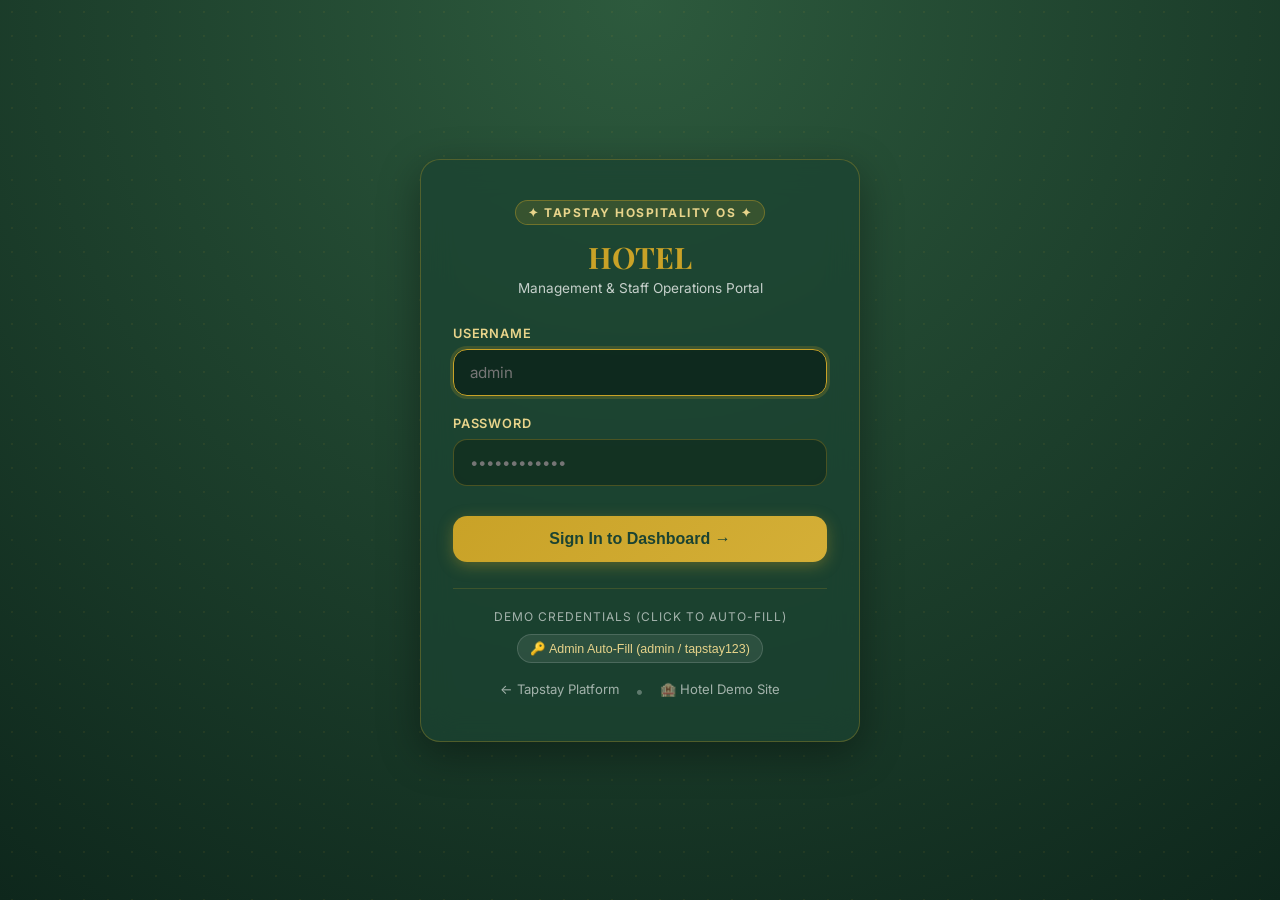
==== commit e293df0e: "optimi" ====
--- a/admin.html
+++ b/admin.html
@@ -8,853 +8,8 @@
   <link rel="preconnect" href="https://fonts.googleapis.com">
   <link rel="preconnect" href="https://fonts.gstatic.com" crossorigin>
   <link href="https://fonts.googleapis.com/css2?family=Inter:wght@400;500;600;700;800&family=Playfair+Display:wght@500;600;700&display=swap" rel="stylesheet">
-  <script src="qrcode.min.js"></script>
-  <style>
-    :root {
-      --green-dark: #1B4332;
-      --green-mid: #2D5A3D;
-      --green-deep: #0e271c;
-      --green-light: #407655;
-      --gold: #C9A227;
-      --gold-light: #D4AF37;
-      --gold-pale: #F4E8C1;
-      --ivory: #FAF6EE;
-      --cream: #F5EFE1;
-      --charcoal: #1E2229;
-      --slate: #2D3748;
-      --text-muted: #718096;
-      --white: #FFFFFF;
-      --border: #E2E8F0;
-      
-      /* Status Colors */
-      --status-avail: #2ECC71;
-      --status-avail-bg: rgba(46, 204, 113, 0.12);
-      --status-occ: #E74C3C;
-      --status-occ-bg: rgba(231, 76, 60, 0.12);
-      --status-res: #F39C12;
-      --status-res-bg: rgba(243, 156, 18, 0.12);
-      --status-dirty: #E67E22;
-      --status-dirty-bg: rgba(230, 126, 34, 0.14);
-      --status-maint: #95A5A6;
-      --status-maint-bg: rgba(149, 165, 166, 0.14);
-
-      --shadow-sm: 0 2px 6px rgba(0,0,0,0.06);
-      --shadow-md: 0 6px 18px rgba(0,0,0,0.08);
-      --shadow-lg: 0 14px 32px rgba(0,0,0,0.12);
-      --radius: 12px;
-      --radius-lg: 18px;
-      --transition: 0.25s cubic-bezier(0.4, 0, 0.2, 1);
-    }
-
-    *, *::before, *::after { box-sizing: border-box; margin: 0; padding: 0; }
-    body {
-      font-family: 'Inter', sans-serif;
-      background: #F8F9FA;
-      color: var(--charcoal);
-      display: flex;
-      min-height: 100vh;
-      overflow-x: hidden;
-    }
-
-    /* ===== SIDEBAR ===== */
-    .sidebar {
-      width: 260px;
-      background: var(--green-deep);
-      color: var(--white);
-      display: flex;
-      flex-direction: column;
-      flex-shrink: 0;
-      position: sticky;
-      top: 0;
-      height: 100vh;
-      border-right: 1px solid rgba(201, 162, 39, 0.2);
-      z-index: 100;
-      transition: all var(--transition);
-    }
-    .sidebar-brand {
-      padding: 24px 20px;
-      border-bottom: 1px solid rgba(255, 255, 255, 0.08);
-      display: flex;
-      flex-direction: column;
-      gap: 4px;
-    }
-    .brand-badge {
-      display: inline-flex;
-      align-items: center;
-      gap: 5px;
-      font-size: 0.7rem;
-      font-weight: 700;
-      color: var(--gold);
-      text-transform: uppercase;
-      letter-spacing: 1.5px;
-    }
-    .brand-logo {
-      font-family: 'Playfair Display', serif;
-      font-size: 1.5rem;
-      font-weight: 700;
-      color: var(--white);
-      letter-spacing: 0.5px;
-    }
-    .brand-logo span { color: var(--gold); }
-    .brand-property {
-      font-size: 0.78rem;
-      color: rgba(255, 255, 255, 0.65);
-    }
-
-    .nav-menu {
-      padding: 16px 12px;
-      display: flex;
-      flex-direction: column;
-      gap: 6px;
-      flex: 1;
-      overflow-y: auto;
-    }
-    .nav-item {
-      display: flex;
-      align-items: center;
-      gap: 12px;
-      padding: 12px 14px;
-      color: rgba(255, 255, 255, 0.75);
-      border-radius: var(--radius);
-      cursor: pointer;
-      font-size: 0.9rem;
-      font-weight: 600;
-      transition: all var(--transition);
-      user-select: none;
-      border: 1px solid transparent;
-      text-decoration: none;
-    }
-    .nav-item:hover {
-      background: rgba(201, 162, 39, 0.12);
-      color: var(--gold-pale);
-      border-color: rgba(201, 162, 39, 0.25);
-    }
-    .nav-item.active {
-      background: linear-gradient(135deg, var(--green-mid), var(--green-dark));
-      color: var(--white);
-      border-color: var(--gold);
-      box-shadow: 0 4px 12px rgba(0,0,0,0.25);
-    }
-    .nav-item-icon {
-      font-size: 1.15rem;
-      width: 24px;
-      text-align: center;
-    }
-    .nav-badge {
-      margin-left: auto;
-      background: var(--gold);
-      color: var(--green-dark);
-      font-size: 0.72rem;
-      font-weight: 800;
-      padding: 2px 7px;
-      border-radius: 50px;
-    }
-
-    .sidebar-footer {
-      padding: 16px 18px;
-      border-top: 1px solid rgba(255, 255, 255, 0.08);
-      background: rgba(10, 26, 19, 0.5);
-      display: flex;
-      align-items: center;
-      justify-content: space-between;
-    }
-    .user-info {
-      display: flex;
-      flex-direction: column;
-    }
-    .user-name {
-      font-size: 0.85rem;
-      font-weight: 700;
-      color: var(--white);
-      white-space: nowrap;
-      overflow: hidden;
-      text-overflow: ellipsis;
-      max-width: 140px;
-    }
-    .user-role {
-      font-size: 0.72rem;
-      color: var(--gold);
-      text-transform: capitalize;
-    }
-    .btn-logout {
-      background: transparent;
-      border: 1px solid rgba(255, 255, 255, 0.2);
-      color: rgba(255, 255, 255, 0.8);
-      border-radius: 8px;
-      padding: 6px 10px;
-      font-size: 0.75rem;
-      cursor: pointer;
-      transition: all var(--transition);
-    }
-    .btn-logout:hover {
-      background: rgba(235, 87, 87, 0.2);
-      border-color: #ff9999;
-      color: #ff9999;
-    }
-
-    /* ===== MAIN CONTENT AREA ===== */
-    .main-wrapper {
-      flex: 1;
-      display: flex;
-      flex-direction: column;
-      overflow-y: auto;
-      min-width: 0;
-    }
-
-    /* Top Bar */
-    .topbar {
-      background: var(--white);
-      border-bottom: 1px solid var(--border);
-      padding: 14px 28px;
-      display: flex;
-      align-items: center;
-      justify-content: space-between;
-      position: sticky;
-      top: 0;
-      z-index: 90;
-    }
-    .topbar-left {
-      display: flex;
-      align-items: center;
-      gap: 16px;
-    }
-    .page-heading h1 {
-      font-size: 1.35rem;
-      font-weight: 700;
-      color: var(--charcoal);
-    }
-    .page-heading p {
-      font-size: 0.8rem;
-      color: var(--text-muted);
-    }
-    .topbar-right {
-      display: flex;
-      align-items: center;
-      gap: 14px;
-    }
-    .live-indicator {
-      display: flex;
-      align-items: center;
-      gap: 8px;
-      padding: 6px 14px;
-      background: var(--status-avail-bg);
-      border: 1px solid rgba(46, 204, 113, 0.3);
-      border-radius: 50px;
-      font-size: 0.8rem;
-      font-weight: 600;
-      color: #1e824c;
-    }
-    .pulse-dot {
-      width: 8px;
-      height: 8px;
-      background: var(--status-avail);
-      border-radius: 50%;
-      box-shadow: 0 0 0 0 rgba(46, 204, 113, 0.7);
-      animation: pulse 2s infinite;
-    }
-    @keyframes pulse {
-      0% { box-shadow: 0 0 0 0 rgba(46, 204, 113, 0.7); }
-      70% { box-shadow: 0 0 0 8px rgba(46, 204, 113, 0); }
-      100% { box-shadow: 0 0 0 0 rgba(46, 204, 113, 0); }
-    }
-    .btn-public-site {
-      display: inline-flex;
-      align-items: center;
-      gap: 6px;
-      padding: 8px 14px;
-      background: var(--ivory);
-      border: 1px solid rgba(201, 162, 39, 0.4);
-      color: var(--green-dark);
-      border-radius: 8px;
-      font-size: 0.82rem;
-      font-weight: 600;
-      text-decoration: none;
-      transition: all var(--transition);
-    }
-    .btn-public-site:hover {
-      background: var(--cream);
-      border-color: var(--gold);
-    }
-
-    /* Content Area */
-    .content-body {
-      padding: 28px;
-      flex: 1;
-    }
-
-    .tab-pane {
-      display: none;
-      animation: fadeIn 0.3s ease-out;
-    }
-    .tab-pane.active {
-      display: block;
-    }
-    @keyframes fadeIn {
-      from { opacity: 0; transform: translateY(6px); }
-      to { opacity: 1; transform: translateY(0); }
-    }
-
-    /* ===== KPI CARDS ===== */
-    .kpi-grid {
-      display: grid;
-      grid-template-columns: repeat(auto-fit, minmax(220px, 1fr));
-      gap: 18px;
-      margin-bottom: 28px;
-    }
-    .kpi-card {
-      background: var(--white);
-      border: 1px solid var(--border);
-      border-radius: var(--radius);
-      padding: 20px;
-      box-shadow: var(--shadow-sm);
-      display: flex;
-      flex-direction: column;
-      gap: 8px;
-      transition: all var(--transition);
-    }
-    .kpi-card:hover {
-      transform: translateY(-2px);
-      box-shadow: var(--shadow-md);
-      border-color: rgba(201, 162, 39, 0.4);
-    }
-    .kpi-header {
-      display: flex;
-      align-items: center;
-      justify-content: space-between;
-    }
-    .kpi-title {
-      font-size: 0.82rem;
-      font-weight: 600;
-      color: var(--text-muted);
-      text-transform: uppercase;
-      letter-spacing: 0.5px;
-    }
-    .kpi-icon {
-      width: 36px;
-      height: 36px;
-      border-radius: 10px;
-      display: flex;
-      align-items: center;
-      justify-content: center;
-      font-size: 1.2rem;
-      background: var(--cream);
-    }
-    .kpi-value {
-      font-size: 1.85rem;
-      font-weight: 800;
-      color: var(--charcoal);
-      font-family: 'Playfair Display', serif;
-    }
-    .kpi-footer {
-      font-size: 0.78rem;
-      color: var(--text-muted);
-      display: flex;
-      align-items: center;
-      gap: 6px;
-    }
-
-    /* ===== SECTION CARDS & TABLES ===== */
-    .dashboard-panel {
-      background: var(--white);
-      border: 1px solid var(--border);
-      border-radius: var(--radius-lg);
-      padding: 24px;
-      box-shadow: var(--shadow-sm);
-      margin-bottom: 24px;
-    }
-    .panel-header {
-      display: flex;
-      align-items: center;
-      justify-content: space-between;
-      margin-bottom: 18px;
-      padding-bottom: 12px;
-      border-bottom: 1px solid var(--border);
-    }
-    .panel-title {
-      font-size: 1.15rem;
-      font-weight: 700;
-      color: var(--charcoal);
-      display: flex;
-      align-items: center;
-      gap: 8px;
-    }
-
-    /* Quick Action Buttons */
-    .btn-primary {
-      background: linear-gradient(135deg, var(--green-dark), var(--green-mid));
-      color: var(--white);
-      border: 1px solid var(--gold);
-      padding: 10px 18px;
-      border-radius: 8px;
-      font-size: 0.85rem;
-      font-weight: 600;
-      cursor: pointer;
-      display: inline-flex;
-      align-items: center;
-      gap: 6px;
-      transition: all var(--transition);
-      box-shadow: 0 2px 6px rgba(0,0,0,0.1);
-    }
-    .btn-primary:hover {
-      background: linear-gradient(135deg, var(--green-mid), var(--green-light));
-      transform: translateY(-1px);
-      box-shadow: 0 4px 12px rgba(0,0,0,0.15);
-    }
-    .btn-secondary {
-      background: var(--white);
-      border: 1px solid var(--border);
-      color: var(--slate);
-      padding: 9px 16px;
-      border-radius: 8px;
-      font-size: 0.85rem;
-      font-weight: 600;
-      cursor: pointer;
-      display: inline-flex;
-      align-items: center;
-      gap: 6px;
-      transition: all var(--transition);
-    }
-    .btn-secondary:hover {
-      background: var(--ivory);
-      border-color: var(--gold);
-      color: var(--green-dark);
-    }
-
-    /* ===== ROOM MATRIX ===== */
-    .filter-bar {
-      display: flex;
-      flex-wrap: wrap;
-      align-items: center;
-      justify-content: space-between;
-      gap: 12px;
-      margin-bottom: 20px;
-    }
-    .filter-pills {
-      display: flex;
-      flex-wrap: wrap;
-      gap: 8px;
-    }
-    .filter-pill {
-      background: var(--white);
-      border: 1px solid var(--border);
-      padding: 6px 14px;
-      border-radius: 50px;
-      font-size: 0.8rem;
-      font-weight: 600;
-      cursor: pointer;
-      color: var(--slate);
-      transition: all var(--transition);
-    }
-    .filter-pill:hover, .filter-pill.active {
-      background: var(--green-dark);
-      color: var(--white);
-      border-color: var(--green-dark);
-    }
-
-    .room-grid {
-      display: grid;
-      grid-template-columns: repeat(auto-fill, minmax(260px, 1fr));
-      gap: 18px;
-    }
-    .room-card {
-      background: var(--white);
-      border: 1.5px solid var(--border);
-      border-radius: var(--radius);
-      padding: 18px;
-      box-shadow: var(--shadow-sm);
-      display: flex;
-      flex-direction: column;
-      justify-content: space-between;
-      gap: 12px;
-      transition: all var(--transition);
-      position: relative;
-    }
-    .room-card:hover {
-      transform: translateY(-3px);
-      box-shadow: var(--shadow-md);
-    }
-    .room-card.status-available { border-top: 4px solid var(--status-avail); }
-    .room-card.status-occupied { border-top: 4px solid var(--status-occ); }
-    .room-card.status-reserved { border-top: 4px solid var(--status-res); }
-    .room-card.status-dirty { border-top: 4px solid var(--status-dirty); }
-    .room-card.status-maintenance { border-top: 4px solid var(--status-maint); }
-
-    .room-card-header {
-      display: flex;
-      align-items: flex-start;
-      justify-content: space-between;
-    }
-    .room-number-box {
-      display: flex;
-      flex-direction: column;
-    }
-    .room-number {
-      font-size: 1.4rem;
-      font-weight: 800;
-      font-family: 'Playfair Display', serif;
-      color: var(--charcoal);
-    }
-    .room-floor {
-      font-size: 0.72rem;
-      color: var(--text-muted);
-      font-weight: 600;
-      text-transform: uppercase;
-    }
-    .room-type-tag {
-      font-size: 0.72rem;
-      font-weight: 700;
-      color: var(--green-dark);
-      background: var(--cream);
-      padding: 3px 8px;
-      border-radius: 6px;
-      margin-top: 4px;
-      display: inline-block;
-    }
-    .status-badge {
-      font-size: 0.72rem;
-      font-weight: 700;
-      text-transform: uppercase;
-      letter-spacing: 0.5px;
-      padding: 4px 10px;
-      border-radius: 50px;
-    }
-    .badge-available { background: var(--status-avail-bg); color: #1e824c; border: 1px solid rgba(46, 204, 113, 0.4); }
-    .badge-occupied { background: var(--status-occ-bg); color: #c0392b; border: 1px solid rgba(231, 76, 60, 0.4); }
-    .badge-reserved { background: var(--status-res-bg); color: #d35400; border: 1px solid rgba(243, 156, 18, 0.4); }
-    .badge-dirty { background: var(--status-dirty-bg); color: #b95d08; border: 1px solid rgba(230, 126, 34, 0.4); }
-    .badge-maintenance { background: var(--status-maint-bg); color: #7f8c8d; border: 1px solid rgba(149, 165, 166, 0.4); }
-
-    .room-card-body {
-      font-size: 0.82rem;
-      color: var(--slate);
-      background: #F8F9FA;
-      padding: 10px 12px;
-      border-radius: 8px;
-      min-height: 48px;
-      display: flex;
-      flex-direction: column;
-      justify-content: center;
-      gap: 2px;
-    }
-    .room-guest-name { font-weight: 700; color: var(--charcoal); }
-    .room-notes { font-size: 0.75rem; color: var(--text-muted); font-style: italic; }
-
-    .room-card-actions {
-      display: flex;
-      gap: 8px;
-    }
-    .btn-room-status {
-      flex: 1;
-      padding: 7px 10px;
-      font-size: 0.75rem;
-      font-weight: 700;
-      background: var(--white);
-      border: 1px solid var(--border);
-      border-radius: 6px;
-      cursor: pointer;
-      transition: all var(--transition);
-    }
-    .btn-room-status:hover {
-      background: var(--ivory);
-      border-color: var(--gold);
-      color: var(--green-dark);
-    }
-
-    /* ===== DATA TABLES (Bookings, Reviews, Concierge) ===== */
-    .table-container {
-      overflow-x: auto;
-      border: 1px solid var(--border);
-      border-radius: var(--radius);
-    }
-    .data-table {
-      width: 100%;
-      border-collapse: collapse;
-      text-align: left;
-      font-size: 0.85rem;
-    }
-    .data-table th {
-      background: #F8F9FA;
-      padding: 12px 16px;
-      font-weight: 700;
-      color: var(--slate);
-      border-bottom: 1px solid var(--border);
-      text-transform: uppercase;
-      font-size: 0.72rem;
-      letter-spacing: 0.5px;
-    }
-    .data-table td {
-      padding: 14px 16px;
-      border-bottom: 1px solid var(--border);
-      color: var(--charcoal);
-      vertical-align: middle;
-    }
-    .data-table tr:last-child td { border-bottom: none; }
-    .data-table tr:hover { background: rgba(201, 162, 39, 0.04); }
-
-    /* ===== KITCHEN KOT BOARD ===== */
-    .kot-board {
-      display: grid;
-      grid-template-columns: repeat(auto-fit, minmax(280px, 1fr));
-      gap: 20px;
-    }
-    .kot-col {
-      background: #F1F4F7;
-      border-radius: var(--radius-lg);
-      padding: 18px;
-      display: flex;
-      flex-direction: column;
-      gap: 14px;
-      min-height: 500px;
-    }
-    .kot-col-header {
-      display: flex;
-      align-items: center;
-      justify-content: space-between;
-      padding-bottom: 8px;
-      border-bottom: 2px solid rgba(0,0,0,0.08);
-    }
-    .kot-col-title {
-      font-size: 0.9rem;
-      font-weight: 800;
-      color: var(--charcoal);
-      text-transform: uppercase;
-      letter-spacing: 0.5px;
-    }
-    .kot-card {
-      background: var(--white);
-      border-radius: var(--radius);
-      padding: 16px;
-      box-shadow: var(--shadow-sm);
-      border: 1px solid var(--border);
-      display: flex;
-      flex-direction: column;
-      gap: 12px;
-      animation: slideIn 0.3s ease;
-    }
-    @keyframes slideIn {
-      from { transform: translateY(10px); opacity: 0; }
-      to { transform: translateY(0); opacity: 1; }
-    }
-    .kot-card-header {
-      display: flex;
-      align-items: center;
-      justify-content: space-between;
-      border-bottom: 1px dashed var(--border);
-      padding-bottom: 8px;
-    }
-    .kot-source-badge {
-      font-size: 0.85rem;
-      font-weight: 800;
-      color: var(--green-dark);
-      background: var(--cream);
-      padding: 3px 10px;
-      border-radius: 50px;
-    }
-    .kot-time {
-      font-size: 0.72rem;
-      color: var(--text-muted);
-    }
-    .kot-items-list {
-      display: flex;
-      flex-direction: column;
-      gap: 6px;
-      font-size: 0.85rem;
-    }
-    .kot-item-row {
-      display: flex;
-      justify-content: space-between;
-    }
-    .kot-item-qty {
-      font-weight: 800;
-      color: var(--gold-light);
-      background: var(--green-deep);
-      padding: 0 6px;
-      border-radius: 4px;
-      margin-right: 6px;
-      font-size: 0.75rem;
-    }
-    .kot-total-row {
-      display: flex;
-      justify-content: space-between;
-      border-top: 1px solid var(--border);
-      padding-top: 8px;
-      font-weight: 700;
-      font-size: 0.9rem;
-    }
-    .kot-actions {
-      display: flex;
-      gap: 8px;
-    }
-
-    /* ===== QR STUDIO ===== */
-    .qr-studio-grid {
-      display: grid;
-      grid-template-columns: 1fr 1fr;
-      gap: 30px;
-      align-items: start;
-    }
-    .standee-preview-card {
-      background: var(--white);
-      border: 3px solid var(--gold);
-      border-radius: var(--radius-lg);
-      padding: 36px 28px;
-      text-align: center;
-      box-shadow: var(--shadow-lg);
-      max-width: 380px;
-      margin: 0 auto;
-      position: relative;
-    }
-    .standee-gold-border {
-      border: 1px dashed var(--gold);
-      border-radius: 12px;
-      padding: 24px;
-      background: radial-gradient(circle at center, #FFFFFF 0%, var(--ivory) 100%);
-    }
-    .standee-header {
-      margin-bottom: 16px;
-    }
-    .standee-brand {
-      font-family: 'Playfair Display', serif;
-      font-size: 1.4rem;
-      font-weight: 700;
-      color: var(--green-dark);
-      letter-spacing: 1px;
-    }
-    .standee-target {
-      display: inline-block;
-      margin-top: 6px;
-      font-size: 0.85rem;
-      font-weight: 800;
-      color: var(--gold);
-      background: var(--green-dark);
-      padding: 4px 14px;
-      border-radius: 50px;
-      text-transform: uppercase;
-      letter-spacing: 1px;
-    }
-    .standee-qr-box {
-      margin: 20px auto;
-      padding: 12px;
-      background: #FFFFFF;
-      border: 2px solid var(--border);
-      border-radius: 12px;
-      display: inline-flex;
-      box-shadow: var(--shadow-sm);
-    }
-    .standee-footer {
-      margin-top: 14px;
-    }
-    .standee-instructions {
-      font-size: 0.85rem;
-      font-weight: 700;
-      color: var(--charcoal);
-      margin-bottom: 4px;
-    }
-    .standee-sub {
-      font-size: 0.72rem;
-      color: var(--text-muted);
-    }
-    .standee-powered {
-      margin-top: 14px;
-      font-size: 0.68rem;
-      color: var(--gold);
-      font-weight: 700;
-      letter-spacing: 1px;
-      text-transform: uppercase;
-    }
-
-    /* ===== MODAL ===== */
-    .modal-overlay {
-      display: none;
-      position: fixed;
-      inset: 0;
-      background: rgba(0,0,0,0.5);
-      z-index: 500;
-      align-items: center;
-      justify-content: center;
-      padding: 20px;
-    }
-    .modal-overlay.active { display: flex; }
-    .modal-box {
-      background: var(--white);
-      border-radius: var(--radius-lg);
-      padding: 28px;
-      width: 100%;
-      max-width: 500px;
-      box-shadow: var(--shadow-lg);
-      animation: zoomIn 0.25s ease-out;
-      border: 1px solid var(--border);
-    }
-    @keyframes zoomIn {
-      from { transform: scale(0.95); opacity: 0; }
-      to { transform: scale(1); opacity: 1; }
-    }
-    .modal-header {
-      display: flex;
-      align-items: center;
-      justify-content: space-between;
-      margin-bottom: 18px;
-      padding-bottom: 12px;
-      border-bottom: 1px solid var(--border);
-    }
-    .modal-title { font-size: 1.2rem; font-weight: 700; color: var(--charcoal); }
-    .modal-close {
-      background: none;
-      border: none;
-      font-size: 1.4rem;
-      cursor: pointer;
-      color: var(--text-muted);
-    }
-    .modal-form-group {
-      margin-bottom: 16px;
-    }
-    .modal-label {
-      display: block;
-      font-size: 0.8rem;
-      font-weight: 600;
-      color: var(--slate);
-      margin-bottom: 6px;
-    }
-    .modal-input, .modal-select, .modal-textarea {
-      width: 100%;
-      padding: 10px 12px;
-      border: 1.5px solid var(--border);
-      border-radius: 8px;
-      font-size: 0.9rem;
-      font-family: 'Inter', sans-serif;
-      outline: none;
-      transition: border-color var(--transition);
-    }
-    .modal-input:focus, .modal-select:focus, .modal-textarea:focus {
-      border-color: var(--gold);
-    }
-
-    /* Print styling */
-    @media print {
-      body * { visibility: hidden; }
-      .standee-preview-card, .standee-preview-card * { visibility: visible; }
-      .standee-preview-card {
-        position: absolute;
-        left: 50%;
-        top: 50%;
-        transform: translate(-50%, -50%);
-        box-shadow: none;
-        border: 2px solid #000;
-        width: 100%;
-        max-width: 450px;
-      }
-    }
-
-    /* Responsive */
-    @media (max-width: 900px) {
-      .sidebar { width: 70px; }
-      .brand-title, .brand-property, .nav-item-text, .user-info, .brand-badge { display: none; }
-      .sidebar-brand { padding: 16px 12px; align-items: center; }
-      .nav-item { justify-content: center; padding: 12px 0; }
-      .sidebar-footer { justify-content: center; padding: 12px 0; }
-      .qr-studio-grid { grid-template-columns: 1fr; }
-    }
-  </style>
+  
+  <link rel="stylesheet" href="admin.min.css">
 </head>
 <body>
 
@@ -1103,6 +258,14 @@
               </tbody>
             </table>
           </div>
+          <div class="pagination-bar" id="bookingsPagination" style="display:flex;justify-content:space-between;align-items:center;padding:14px 4px;margin-top:8px;">
+            <div style="font-size:0.85rem;color:var(--text-muted);" id="paginationInfo">Showing 1 to 10 of 10 bookings</div>
+            <div style="display:flex;gap:8px;align-items:center;">
+              <button class="btn-secondary" id="btnPrevPage" style="padding:6px 14px;font-size:0.8rem;" onclick="changeBookingPage(-1)">← Previous</button>
+              <span id="currentPageDisplay" style="font-size:0.85rem;font-weight:600;padding:0 6px;">Page 1 of 1</span>
+              <button class="btn-secondary" id="btnNextPage" style="padding:6px 14px;font-size:0.8rem;" onclick="changeBookingPage(1)">Next →</button>
+            </div>
+          </div>
         </div>
       </section>
 
@@ -1381,10 +544,10 @@
           <div class="modal-form-group">
             <label class="modal-label">Room Type *</label>
             <select id="nbRoomType" class="modal-select">
-              <option value="deluxe">Heritage Deluxe (₹3,499)</option>
-              <option value="garden">Premium Garden View (₹4,499)</option>
-              <option value="suite">Grand Suite (₹6,999)</option>
-              <option value="executive">Executive Heritage (₹5,499)</option>
+              <option value="deluxe">Heritage Deluxe</option>
+              <option value="garden">Premium Garden View</option>
+              <option value="suite">Grand Suite</option>
+              <option value="executive">Executive Heritage</option>
             </select>
           </div>
           <div class="modal-form-group">
@@ -1428,19 +591,19 @@
       </div>
       <div style="display:flex;flex-direction:column;gap:12px;">
         <div class="modal-form-group">
-          <label class="modal-label">Heritage Deluxe Room (₹/night)</label>
+          <label class="modal-label">Heritage Deluxe Room (Rate)</label>
           <input type="number" id="priceDeluxe" class="modal-input" value="3499">
         </div>
         <div class="modal-form-group">
-          <label class="modal-label">Premium Garden View (₹/night)</label>
+          <label class="modal-label">Premium Garden View (Rate)</label>
           <input type="number" id="priceGarden" class="modal-input" value="4499">
         </div>
         <div class="modal-form-group">
-          <label class="modal-label">Grand Suite (₹/night)</label>
+          <label class="modal-label">Grand Suite (Rate)</label>
           <input type="number" id="priceSuite" class="modal-input" value="6999">
         </div>
         <div class="modal-form-group">
-          <label class="modal-label">Executive Heritage Room (₹/night)</label>
+          <label class="modal-label">Executive Heritage Room (Rate)</label>
           <input type="number" id="priceExecutive" class="modal-input" value="5499">
         </div>
         <button class="btn-primary" style="width:100%;justify-content:center;padding:12px;" onclick="saveRoomPrices()">Update Room Rates</button>
@@ -1449,718 +612,7 @@
   </div>
 
   <!-- ===== SCRIPT ===== -->
-  <script>
-    let currentRooms = [];
-    let currentBookings = [];
-    let currentOrders = [];
-    let currentConcierge = [];
-    let currentReviews = [];
-    let selectedRoomForModal = null;
-
-    // Check Authentication
-    const token = localStorage.getItem('tapstay_token');
-    const user = JSON.parse(localStorage.getItem('tapstay_user') || '{}');
-
-    if (!token) {
-      window.location.href = 'login.html';
-    } else {
-      document.getElementById('sidebarUserName').textContent = user.full_name || 'Staff Member';
-      document.getElementById('sidebarUserRole').textContent = (user.role || 'Admin').toUpperCase();
-    }
-
-    function handleLogout() {
-      localStorage.removeItem('tapstay_token');
-      localStorage.removeItem('tapstay_user');
-      window.location.href = 'login.html';
-    }
-
-    // Tab Navigation
-    const navItems = document.querySelectorAll('.nav-item');
-    const tabPanes = document.querySelectorAll('.tab-pane');
-    const pageTitle = document.getElementById('pageTitle');
-    const pageSubtitle = document.getElementById('pageSubtitle');
-
-    const tabHeadings = {
-      tabDashboard: { title: 'Operations Dashboard', sub: 'Live property metrics and real-time operations' },
-      tabRooms: { title: 'Room Status & Inventory Matrix', sub: '24 rooms across 2 floors with 1-click status updating' },
-      tabBookings: { title: 'Reservations & Front Desk Hub', sub: 'Manage incoming direct bookings and walk-in arrivals' },
-      tabKitchen: { title: 'Kitchen Display System (KOT)', sub: 'Real-time contactless dining and room service orders' },
-      tabConcierge: { title: 'In-Room Concierge & Housekeeping', sub: 'Guest service tickets, laundry, and maintenance' },
-      tabReviews: { title: 'Guest Reviews & Reputation Hub', sub: 'Verified reviews and website showcase curation' },
-      tabQR: { title: 'Smart QR Standee Studio', sub: 'Generate high-resolution printable table & room standees' },
-      tabSettings: { title: 'TapStay Property Settings', sub: 'Property details, Wi-Fi credentials, and business config' }
-    };
-
-    navItems.forEach(item => {
-      item.addEventListener('click', () => {
-        const tabId = item.getAttribute('data-tab');
-        switchTab(tabId);
-      });
-    });
-
-    function switchTab(tabId) {
-      navItems.forEach(i => i.classList.remove('active'));
-      tabPanes.forEach(p => p.classList.remove('active'));
-
-      const targetNav = document.querySelector(`.nav-item[data-tab="${tabId}"]`);
-      if (targetNav) targetNav.classList.add('active');
-
-      const targetPane = document.getElementById(tabId);
-      if (targetPane) targetPane.classList.add('active');
-
-      if (tabHeadings[tabId]) {
-        pageTitle.textContent = tabHeadings[tabId].title;
-        pageSubtitle.textContent = tabHeadings[tabId].sub;
-      }
-
-      if (tabId === 'tabQR') {
-        populateQRSelect();
-        generateStandeePreview();
-      }
-    }
-
-    // Modal helpers
-    function openModal(id) { document.getElementById(id).classList.add('active'); }
-    function closeModal(id) { document.getElementById(id).classList.remove('active'); }
-
-    // ================= DATA FETCHING =================
-    async function fetchStats() {
-      try {
-        const res = await fetch('/api/stats');
-        const data = await res.json();
-        if (data.success) {
-          const s = data.stats;
-          document.getElementById('kpiOccupancy').textContent = s.occupancy_pct + '%';
-          document.getElementById('kpiOccupiedCount').textContent = s.occupied_count;
-          document.getElementById('kpiCheckins').textContent = s.checkins_today;
-          document.getElementById('kpiCheckouts').textContent = s.checkouts_today;
-          document.getElementById('kpiRevenue').textContent = '₹' + Math.round(s.total_revenue).toLocaleString('en-IN');
-          document.getElementById('kpiActiveTickets').textContent = s.active_orders + s.pending_concierge;
-          document.getElementById('kpiActiveKot').textContent = s.active_orders;
-          document.getElementById('kpiActiveConcierge').textContent = s.pending_concierge;
-
-          document.getElementById('dashAvailCount').textContent = s.available_count;
-          document.getElementById('dashOccCount').textContent = s.occupied_count;
-          document.getElementById('dashResCount').textContent = s.reserved_count;
-          document.getElementById('dashDirtyCount').textContent = s.dirty_count;
-          document.getElementById('dashMaintCount').textContent = s.maintenance_count;
-
-          document.getElementById('availRoomBadge').textContent = s.available_count;
-          document.getElementById('activeKotBadge').textContent = s.active_orders;
-          document.getElementById('pendingConciergeBadge').textContent = s.pending_concierge;
-        }
-      } catch (err) {
-        console.error('Stats fetch error:', err);
-      }
-    }
-
-    async function loadRooms() {
-      try {
-        const res = await fetch('/api/rooms');
-        const data = await res.json();
-        if (data.success) {
-          currentRooms = data.rooms;
-          renderRooms(currentRooms);
-        }
-      } catch (err) {
-        console.error('Rooms load error:', err);
-      }
-    }
-
-    function renderRooms(roomsToRender) {
-      const container = document.getElementById('roomMatrixGrid');
-      container.innerHTML = '';
-
-      roomsToRender.forEach(r => {
-        const card = document.createElement('div');
-        card.className = `room-card status-${r.status}`;
-
-        let statusText = 'Available';
-        let badgeClass = 'badge-available';
-        if (r.status === 'occupied') { statusText = 'Occupied'; badgeClass = 'badge-occupied'; }
-        else if (r.status === 'reserved') { statusText = 'Reserved'; badgeClass = 'badge-reserved'; }
-        else if (r.status === 'dirty') { statusText = 'Needs Cleaning'; badgeClass = 'badge-dirty'; }
-        else if (r.status === 'maintenance') { statusText = 'Maintenance'; badgeClass = 'badge-maintenance'; }
-
-        card.innerHTML = `
-          <div>
-            <div class="room-card-header">
-              <div class="room-number-box">
-                <span class="room-number">${r.room_number}</span>
-                <span class="room-floor">Floor ${r.floor}</span>
-              </div>
-              <span class="status-badge ${badgeClass}">${statusText}</span>
-            </div>
-            <div class="room-type-tag">${r.type_name}</div>
-          </div>
-
-          <div class="room-card-body">
-            ${r.assigned_guest ? `<div class="room-guest-name">👤 ${r.assigned_guest}</div>` : ''}
-            ${r.cleaning_notes ? `<div class="room-notes">📋 ${r.cleaning_notes}</div>` : '<div class="room-notes">No active notes</div>'}
-          </div>
-
-          <div class="room-card-actions">
-            <button class="btn-room-status" onclick="openRoomStatusModal('${r.room_number}', '${r.status}', '${(r.cleaning_notes || '').replace(/'/g, "\\'")}')">Update Status ▾</button>
-          </div>
-        `;
-        container.appendChild(card);
-      });
-    }
-
-    function filterRooms(filter, btn) {
-      document.querySelectorAll('#roomFilterPills .filter-pill').forEach(p => p.classList.remove('active'));
-      if (btn) btn.classList.add('active');
-
-      if (filter === 'all') {
-        renderRooms(currentRooms);
-      } else if (filter === 'floor1') {
-        renderRooms(currentRooms.filter(r => r.floor === 1));
-      } else if (filter === 'floor2') {
-        renderRooms(currentRooms.filter(r => r.floor === 2));
-      } else {
-        renderRooms(currentRooms.filter(r => r.status === filter));
-      }
-    }
-
-    function openRoomStatusModal(roomNum, status, note) {
-      selectedRoomForModal = roomNum;
-      document.getElementById('modalRoomNum').textContent = roomNum;
-      document.getElementById('modalRoomStatusSelect').value = status;
-      document.getElementById('modalRoomNote').value = note || '';
-      openModal('roomStatusModal');
-    }
-
-    async function saveRoomStatus() {
-      if (!selectedRoomForModal) return;
-      const status = document.getElementById('modalRoomStatusSelect').value;
-      const cleaning_notes = document.getElementById('modalRoomNote').value;
-
-      try {
-        const res = await fetch(`/api/rooms/${selectedRoomForModal}/status`, {
-          method: 'PUT',
-          headers: { 'Content-Type': 'application/json' },
-          body: JSON.stringify({ status, cleaning_notes })
-        });
-        const data = await res.json();
-        if (data.success) {
-          closeModal('roomStatusModal');
-          loadRooms();
-          fetchStats();
-          addActivityItem(`Room ${selectedRoomForModal} marked as ${status.toUpperCase()}`);
-        }
-      } catch (err) {
-        alert('Failed to update room status');
-      }
-    }
-
-    function openPriceModal() {
-      openModal('priceModal');
-    }
-
-    async function saveRoomPrices() {
-      const pDeluxe = document.getElementById('priceDeluxe').value;
-      const pGarden = document.getElementById('priceGarden').value;
-      const pSuite = document.getElementById('priceSuite').value;
-      const pExec = document.getElementById('priceExecutive').value;
-
-      try {
-        await fetch('/api/room-types/deluxe/price', { method: 'PUT', headers: { 'Content-Type': 'application/json' }, body: JSON.stringify({ price: pDeluxe }) });
-        await fetch('/api/room-types/garden/price', { method: 'PUT', headers: { 'Content-Type': 'application/json' }, body: JSON.stringify({ price: pGarden }) });
-        await fetch('/api/room-types/suite/price', { method: 'PUT', headers: { 'Content-Type': 'application/json' }, body: JSON.stringify({ price: pSuite }) });
-        await fetch('/api/room-types/executive/price', { method: 'PUT', headers: { 'Content-Type': 'application/json' }, body: JSON.stringify({ price: pExec }) });
-        closeModal('priceModal');
-        alert('Room rates successfully updated and live on website!');
-      } catch (err) {
-        alert('Error saving rates');
-      }
-    }
-
-    // ================= BOOKINGS =================
-    async function loadBookings() {
-      const filter = document.getElementById('bookingStatusFilter').value;
-      try {
-        const res = await fetch(`/api/bookings?status=${filter}`);
-        const data = await res.json();
-        if (data.success) {
-          currentBookings = data.bookings;
-          renderBookings(currentBookings);
-        }
-      } catch (err) {
-        console.error('Bookings load error:', err);
-      }
-    }
-
-    function renderBookings(bookings) {
-      const tbody = document.getElementById('bookingsTableBody');
-      tbody.innerHTML = '';
-
-      if (bookings.length === 0) {
-        tbody.innerHTML = `<tr><td colspan="9" style="text-align:center;color:var(--text-muted);padding:30px;">No bookings found.</td></tr>`;
-        return;
-      }
-
-      bookings.forEach(b => {
-        const tr = document.createElement('tr');
-
-        let statusBadge = `<span class="status-badge badge-reserved">Confirmed</span>`;
-        if (b.status === 'checked_in') statusBadge = `<span class="status-badge badge-occupied">Checked In</span>`;
-        else if (b.status === 'checked_out') statusBadge = `<span class="status-badge badge-dirty">Checked Out</span>`;
-        else if (b.status === 'cancelled') statusBadge = `<span class="status-badge badge-maintenance">Cancelled</span>`;
-
-        let actionBtns = '';
-        if (b.status === 'confirmed') {
-          actionBtns = `
-            <button class="btn-primary" style="padding:4px 10px;font-size:0.75rem;" onclick="updateBookingStatus(${b.id}, 'checked_in', '${b.room_number || ''}')">Check In</button>
-            <button class="btn-secondary" style="padding:4px 8px;font-size:0.75rem;" onclick="updateBookingStatus(${b.id}, 'cancelled')">Cancel</button>
-          `;
-        } else if (b.status === 'checked_in') {
-          actionBtns = `
-            <button class="btn-secondary" style="padding:4px 10px;font-size:0.75rem;" onclick="updateBookingStatus(${b.id}, 'checked_out')">Check Out</button>
-          `;
-        }
-
-        tr.innerHTML = `
-          <td><strong>${b.ref_number}</strong></td>
-          <td>
-            <div style="font-weight:700;">${b.guest_name}</div>
-            <div style="font-size:0.75rem;color:var(--text-muted);">${b.guest_phone}</div>
-          </td>
-          <td>${b.room_type_name || b.room_type_id}</td>
-          <td><strong style="color:var(--green-dark);">${b.room_number || 'Unassigned'}</strong></td>
-          <td>
-            <div>${b.checkin_date}</div>
-            <div style="font-size:0.75rem;color:var(--text-muted);">to ${b.checkout_date}</div>
-          </td>
-          <td>${b.guests_count} Guests</td>
-          <td><strong>₹${b.total_amount.toLocaleString('en-IN')}</strong></td>
-          <td>${statusBadge}</td>
-          <td>${actionBtns}</td>
-        `;
-        tbody.appendChild(tr);
-      });
-    }
-
-    function handleBookingSearch() {
-      const q = document.getElementById('bookingSearchInput').value.toLowerCase();
-      const filtered = currentBookings.filter(b => 
-        b.guest_name.toLowerCase().includes(q) ||
-        b.ref_number.toLowerCase().includes(q) ||
-        b.guest_phone.toLowerCase().includes(q)
-      );
-      renderBookings(filtered);
-    }
-
-    async function updateBookingStatus(id, status, roomNumber) {
-      try {
-        const res = await fetch(`/api/bookings/${id}/status`, {
-          method: 'PUT',
-          headers: { 'Content-Type': 'application/json' },
-          body: JSON.stringify({ status, room_number: roomNumber })
-        });
-        const data = await res.json();
-        if (data.success) {
-          loadBookings();
-          loadRooms();
-          fetchStats();
-          addActivityItem(`Booking updated to ${status.toUpperCase()}`);
-        }
-      } catch (err) {
-        alert('Failed to update booking status');
-      }
-    }
-
-    function openNewBookingModal() {
-      const today = new Date().toISOString().split('T')[0];
-      const tomorrow = new Date(Date.now() + 86400000).toISOString().split('T')[0];
-      document.getElementById('nbCheckin').value = today;
-      document.getElementById('nbCheckout').value = tomorrow;
-      openModal('newBookingModal');
-    }
-
-    async function handleNewBookingSubmit(e) {
-      e.preventDefault();
-      const guest_name = document.getElementById('nbName').value.trim();
-      const guest_phone = document.getElementById('nbPhone').value.trim();
-      const guest_email = document.getElementById('nbEmail').value.trim();
-      const room_type_id = document.getElementById('nbRoomType').value;
-      const guests_count = parseInt(document.getElementById('nbGuests').value);
-      const checkin_date = document.getElementById('nbCheckin').value;
-      const checkout_date = document.getElementById('nbCheckout').value;
-      const special_requests = document.getElementById('nbRequests').value;
-
-      try {
-        const res = await fetch('/api/bookings', {
-          method: 'POST',
-          headers: { 'Content-Type': 'application/json' },
-          body: JSON.stringify({
-            guest_name, guest_phone, guest_email, room_type_id,
-            guests_count, checkin_date, checkout_date,
-            special_requests, source: 'walk_in'
-          })
-        });
-        const data = await res.json();
-        if (data.success) {
-          closeModal('newBookingModal');
-          document.getElementById('newBookingForm').reset();
-          loadBookings();
-          loadRooms();
-          fetchStats();
-          alert(`Walk-in booking created! Ref: ${data.ref_number} (Room: ${data.assigned_room || 'Pending'})`);
-          addActivityItem(`Walk-in reservation confirmed for ${guest_name} (${data.ref_number})`);
-        } else {
-          alert(data.error || 'Failed to create booking');
-        }
-      } catch (err) {
-        alert('Server error creating booking');
-      }
-    }
-
-    // ================= KITCHEN ORDERS =================
-    async function loadOrders() {
-      try {
-        const res = await fetch('/api/orders');
-        const data = await res.json();
-        if (data.success) {
-          currentOrders = data.orders;
-          renderOrders(currentOrders);
-        }
-      } catch (err) {
-        console.error('Orders load error:', err);
-      }
-    }
-
-    function renderOrders(orders) {
-      const colNew = document.getElementById('kotColNew');
-      const colPrep = document.getElementById('kotColPreparing');
-      const colReady = document.getElementById('kotColReady');
-      const colDel = document.getElementById('kotColDelivered');
-
-      colNew.innerHTML = ''; colPrep.innerHTML = ''; colReady.innerHTML = ''; colDel.innerHTML = '';
-
-      let cNew = 0, cPrep = 0, cReady = 0, cDel = 0;
-
-      orders.forEach(o => {
-        const card = document.createElement('div');
-        card.className = 'kot-card';
-
-        let itemsHtml = o.items.map(it => `
-          <div class="kot-item-row">
-            <span><span class="kot-item-qty">${it.qty}x</span> ${it.name}</span>
-            <span>₹${it.price * it.qty}</span>
-          </div>
-        `).join('');
-
-        let actions = '';
-        if (o.order_status === 'new') {
-          cNew++;
-          actions = `<button class="btn-primary" style="width:100%;font-size:0.75rem;" onclick="updateOrderStatus(${o.id}, 'preparing')">Start Cooking ➔</button>`;
-          card.innerHTML = `
-            <div class="kot-card-header">
-              <span class="kot-source-badge">${o.source_type.toUpperCase()} ${o.source_number}</span>
-              <span class="kot-time">${o.order_ref}</span>
-            </div>
-            <div class="kot-items-list">${itemsHtml}</div>
-            ${o.notes ? `<div style="font-size:0.75rem;color:#b95d08;">Note: ${o.notes}</div>` : ''}
-            <div class="kot-total-row"><span>Total:</span><span>₹${o.total}</span></div>
-            <div class="kot-actions">${actions}</div>
-          `;
-          colNew.appendChild(card);
-        } else if (o.order_status === 'preparing') {
-          cPrep++;
-          actions = `<button class="btn-primary" style="width:100%;background:#27ae60;font-size:0.75rem;" onclick="updateOrderStatus(${o.id}, 'ready')">Mark Ready ✓</button>`;
-          card.innerHTML = `
-            <div class="kot-card-header">
-              <span class="kot-source-badge">${o.source_type.toUpperCase()} ${o.source_number}</span>
-              <span class="kot-time">${o.order_ref}</span>
-            </div>
-            <div class="kot-items-list">${itemsHtml}</div>
-            <div class="kot-total-row"><span>Total:</span><span>₹${o.total}</span></div>
-            <div class="kot-actions">${actions}</div>
-          `;
-          colPrep.appendChild(card);
-        } else if (o.order_status === 'ready') {
-          cReady++;
-          actions = `<button class="btn-primary" style="width:100%;background:var(--slate);font-size:0.75rem;" onclick="updateOrderStatus(${o.id}, 'delivered')">Mark Delivered ✓</button>`;
-          card.innerHTML = `
-            <div class="kot-card-header">
-              <span class="kot-source-badge">${o.source_type.toUpperCase()} ${o.source_number}</span>
-              <span class="kot-time">${o.order_ref}</span>
-            </div>
-            <div class="kot-items-list">${itemsHtml}</div>
-            <div class="kot-total-row"><span>Total:</span><span>₹${o.total}</span></div>
-            <div class="kot-actions">${actions}</div>
-          `;
-          colReady.appendChild(card);
-        } else {
-          cDel++;
-          card.innerHTML = `
-            <div class="kot-card-header">
-              <span class="kot-source-badge">${o.source_type.toUpperCase()} ${o.source_number}</span>
-              <span class="kot-time">Delivered</span>
-            </div>
-            <div class="kot-items-list">${itemsHtml}</div>
-            <div class="kot-total-row"><span>Paid Total:</span><span>₹${o.total}</span></div>
-          `;
-          colDel.appendChild(card);
-        }
-      });
-
-      document.getElementById('countKotNew').textContent = cNew;
-      document.getElementById('countKotPreparing').textContent = cPrep;
-      document.getElementById('countKotReady').textContent = cReady;
-      document.getElementById('countKotDelivered').textContent = cDel;
-    }
-
-    async function updateOrderStatus(id, status) {
-      try {
-        const res = await fetch(`/api/orders/${id}/status`, {
-          method: 'PUT',
-          headers: { 'Content-Type': 'application/json' },
-          body: JSON.stringify({ status })
-        });
-        const data = await res.json();
-        if (data.success) {
-          loadOrders();
-          fetchStats();
-        }
-      } catch (err) {
-        alert('Failed to update order status');
-      }
-    }
-
-    // ================= CONCIERGE =================
-    async function loadConcierge() {
-      try {
-        const res = await fetch('/api/concierge');
-        const data = await res.json();
-        if (data.success) {
-          currentConcierge = data.requests;
-          renderConcierge(currentConcierge);
-        }
-      } catch (err) {
-        console.error('Concierge load error:', err);
-      }
-    }
-
-    function renderConcierge(requests) {
-      const tbody = document.getElementById('conciergeTableBody');
-      tbody.innerHTML = '';
-
-      if (requests.length === 0) {
-        tbody.innerHTML = `<tr><td colspan="9" style="text-align:center;color:var(--text-muted);padding:30px;">No service requests logged.</td></tr>`;
-        return;
-      }
-
-      requests.forEach(r => {
-        const tr = document.createElement('tr');
-
-        let statusBadge = `<span class="status-badge badge-reserved">Pending</span>`;
-        if (r.status === 'in_progress') statusBadge = `<span class="status-badge badge-dirty">In Progress</span>`;
-        else if (r.status === 'resolved') statusBadge = `<span class="status-badge badge-available">Resolved</span>`;
-
-        let prioBadge = r.priority === 'urgent' ? `<span style="color:#c0392b;font-weight:800;">🔴 URGENT</span>` : `Normal`;
-
-        let actionBtn = '';
-        if (r.status === 'pending') {
-          actionBtn = `<button class="btn-primary" style="padding:4px 8px;font-size:0.75rem;" onclick="updateConciergeStatus(${r.id}, 'in_progress', 'Housekeeping')">Accept</button>`;
-        } else if (r.status === 'in_progress') {
-          actionBtn = `<button class="btn-primary" style="background:#27ae60;padding:4px 8px;font-size:0.75rem;" onclick="updateConciergeStatus(${r.id}, 'resolved')">Resolve ✓</button>`;
-        }
-
-        tr.innerHTML = `
-          <td>#${r.id}</td>
-          <td><strong style="font-size:1.1rem;color:var(--green-dark);">Room ${r.room_number}</strong></td>
-          <td style="text-transform:capitalize;font-weight:600;">${r.request_type.replace('_', ' ')}</td>
-          <td>${r.details || '—'}</td>
-          <td>${prioBadge}</td>
-          <td>${statusBadge}</td>
-          <td>${r.assigned_to || 'Unassigned'}</td>
-          <td style="font-size:0.75rem;color:var(--text-muted);">${r.created_at || 'Just now'}</td>
-          <td>${actionBtn}</td>
-        `;
-        tbody.appendChild(tr);
-      });
-    }
-
-    async function updateConciergeStatus(id, status, assigned) {
-      try {
-        const res = await fetch(`/api/concierge/${id}/status`, {
-          method: 'PUT',
-          headers: { 'Content-Type': 'application/json' },
-          body: JSON.stringify({ status, assigned_to: assigned })
-        });
-        const data = await res.json();
-        if (data.success) {
-          loadConcierge();
-          fetchStats();
-        }
-      } catch (err) {
-        alert('Failed to update concierge request');
-      }
-    }
-
-    // ================= REVIEWS =================
-    async function loadReviews() {
-      try {
-        const res = await fetch('/api/reviews');
-        const data = await res.json();
-        if (data.success) {
-          currentReviews = data.reviews;
-          renderReviews(currentReviews);
-        }
-      } catch (err) {
-        console.error('Reviews load error:', err);
-      }
-    }
-
-    function renderReviews(reviews) {
-      const tbody = document.getElementById('reviewsTableBody');
-      tbody.innerHTML = '';
-
-      reviews.forEach(r => {
-        const tr = document.createElement('tr');
-        const stars = '★'.repeat(r.overall_rating) + '☆'.repeat(5 - r.overall_rating);
-
-        tr.innerHTML = `
-          <td><strong>${r.guest_name}</strong></td>
-          <td>Room ${r.room_number || '—'}</td>
-          <td style="color:var(--gold);font-size:1rem;letter-spacing:1px;">${stars}</td>
-          <td style="font-size:0.75rem;color:var(--text-muted);">
-            Clean: ${r.clean_rating}/5 • Food: ${r.food_rating}/5 • Staff: ${r.staff_rating}/5
-          </td>
-          <td>"${r.comment}"</td>
-          <td style="font-size:0.75rem;color:var(--text-muted);">${r.created_at || 'Recent'}</td>
-          <td>
-            <label style="display:flex;align-items:center;gap:6px;cursor:pointer;">
-              <input type="checkbox" ${r.is_featured ? 'checked' : ''} onchange="toggleReviewFeatured(${r.id}, this.checked)">
-              <span style="font-size:0.8rem;font-weight:600;">Featured</span>
-            </label>
-          </td>
-        `;
-        tbody.appendChild(tr);
-      });
-    }
-
-    async function toggleReviewFeatured(id, isFeatured) {
-      try {
-        await fetch(`/api/reviews/${id}/feature`, {
-          method: 'PUT',
-          headers: { 'Content-Type': 'application/json' },
-          body: JSON.stringify({ is_featured: isFeatured })
-        });
-      } catch (err) {
-        alert('Failed to update review');
-      }
-    }
-
-    // ================= QR STAND STUDIO =================
-    function populateQRSelect() {
-      const type = document.getElementById('qrTypeSelect').value;
-      const numSelect = document.getElementById('qrNumberSelect');
-      numSelect.innerHTML = '';
-
-      if (type === 'table') {
-        for (let i = 1; i <= 14; i++) {
-          const opt = document.createElement('option');
-          opt.value = i;
-          opt.textContent = `Table ${i}`;
-          if (i === 7) opt.selected = true;
-          numSelect.appendChild(opt);
-        }
-      } else {
-        const roomNumbers = [
-          '101','102','103','104','105','106','107','108','109','110','111','112',
-          '201','202','203','204','205','206','207','208','209','210','211','212'
-        ];
-        roomNumbers.forEach((r, idx) => {
-          const opt = document.createElement('option');
-          opt.value = r;
-          opt.textContent = `Room ${r}`;
-          if (r === '204') opt.selected = true;
-          numSelect.appendChild(opt);
-        });
-      }
-    }
-
-    function handleQRTypeChange() {
-      populateQRSelect();
-      generateStandeePreview();
-    }
-
-    function generateStandeePreview() {
-      const type = document.getElementById('qrTypeSelect').value;
-      const num = document.getElementById('qrNumberSelect').value;
-      const cta = document.getElementById('qrCtaInput').value;
-
-      const badge = document.getElementById('standeeTargetBadge');
-      badge.textContent = type === 'table' ? `Table ${num}` : `Room ${num}`;
-
-      document.getElementById('standeeCtaText').textContent = cta;
-
-      // Target URL
-      const host = window.location.host;
-      let targetUrl = '';
-      if (type === 'table') {
-        targetUrl = `http://${host}/order.html?table=${num}`;
-      } else {
-        targetUrl = `http://${host}/concierge.html?room=${num}`;
-      }
-
-      const qrContainer = document.getElementById('standeeQrContainer');
-      qrContainer.innerHTML = '';
-
-      if (typeof QRCode !== 'undefined') {
-        new QRCode(qrContainer, {
-          text: targetUrl,
-          width: 160,
-          height: 160,
-          colorDark: "#1B4332",
-          colorLight: "#FFFFFF",
-          correctLevel: QRCode.CorrectLevel.M
-        });
-      }
-    }
-
-    // Live Activity Stream helper
-    function addActivityItem(text) {
-      const feed = document.getElementById('liveActivityFeed');
-      const item = document.createElement('div');
-      item.style.cssText = 'padding:10px;background:#F8F9FA;border-radius:8px;border-left:3px solid var(--gold);animation:slideIn 0.3s;';
-      const timeStr = new Date().toLocaleTimeString('en-IN', { hour: '2-digit', minute: '2-digit', second: '2-digit' });
-      item.innerHTML = `
-        <div style="font-weight:700;">${text}</div>
-        <div style="font-size:0.72rem;color:var(--text-muted);">${timeStr}</div>
-      `;
-      feed.insertBefore(item, feed.firstChild);
-    }
-
-    // Auto-polling for real-time updates every 4 seconds
-    function startPolling() {
-      setInterval(() => {
-        fetchStats();
-        // If on bookings tab
-        if (document.getElementById('tabBookings').classList.contains('active')) {
-          loadBookings();
-        }
-        // If on kitchen tab
-        if (document.getElementById('tabKitchen').classList.contains('active')) {
-          loadOrders();
-        }
-        // If on concierge tab
-        if (document.getElementById('tabConcierge').classList.contains('active')) {
-          loadConcierge();
-        }
-      }, 4000);
-    }
-
-    // Initial Launch
-    fetchStats();
-    loadRooms();
-    loadBookings();
-    loadOrders();
-    loadConcierge();
-    loadReviews();
-    startPolling();
-  </script>
+  <script src="qrcode.min.js" defer></script>
+  <script src="admin.min.js" defer></script>
 </body>
 </html>
--- a/admin.min.css
+++ b/admin.min.css
@@ -0,0 +1 @@
+:root{--green-dark:#1B4332;--green-mid:#2D5A3D;--green-deep:#0e271c;--green-light:#407655;--gold:#C9A227;--gold-light:#D4AF37;--gold-pale:#F4E8C1;--ivory:#FAF6EE;--cream:#F5EFE1;--charcoal:#1E2229;--slate:#2D3748;--text-muted:#718096;--white:#FFFFFF;--border:#E2E8F0;--status-avail:#2ECC71;--status-avail-bg:rgba(46,204,113,0.12);--status-occ:#E74C3C;--status-occ-bg:rgba(231,76,60,0.12);--status-res:#F39C12;--status-res-bg:rgba(243,156,18,0.12);--status-dirty:#E67E22;--status-dirty-bg:rgba(230,126,34,0.14);--status-maint:#95A5A6;--status-maint-bg:rgba(149,165,166,0.14);--shadow-sm:0 2px 6px rgba(0,0,0,0.06);--shadow-md:0 6px 18px rgba(0,0,0,0.08);--shadow-lg:0 14px 32px rgba(0,0,0,0.12);--radius:12px;--radius-lg:18px;--transition:0.25s cubic-bezier(0.4,0,0.2,1)}*,*::before,*::after{box-sizing:border-box;margin:0;padding:0}body{font-family:'Inter',sans-serif;background:#F8F9FA;color:var(--charcoal);display:flex;min-height:100vh;overflow-x:hidden}.sidebar{width:260px;background:var(--green-deep);color:var(--white);display:flex;flex-direction:column;flex-shrink:0;position:sticky;top:0;height:100vh;border-right:1px solid rgba(201,162,39,0.2);z-index:100;transition:all var(--transition)}.sidebar-brand{padding:24px 20px;border-bottom:1px solid rgba(255,255,255,0.08);display:flex;flex-direction:column;gap:4px}.brand-badge{display:inline-flex;align-items:center;gap:5px;font-size:0.7rem;font-weight:700;color:var(--gold);text-transform:uppercase;letter-spacing:1.5px}.brand-logo{font-family:'Playfair Display',serif;font-size:1.5rem;font-weight:700;color:var(--white);letter-spacing:0.5px}.brand-logo span{color:var(--gold)}.brand-property{font-size:0.78rem;color:rgba(255,255,255,0.65)}.nav-menu{padding:16px 12px;display:flex;flex-direction:column;gap:6px;flex:1;overflow-y:auto}.nav-item{display:flex;align-items:center;gap:12px;padding:12px 14px;color:rgba(255,255,255,0.75);border-radius:var(--radius);cursor:pointer;font-size:0.9rem;font-weight:600;transition:all var(--transition);user-select:none;border:1px solid transparent;text-decoration:none}.nav-item:hover{background:rgba(201,162,39,0.12);color:var(--gold-pale);border-color:rgba(201,162,39,0.25)}.nav-item.active{background:linear-gradient(135deg,var(--green-mid),var(--green-dark));color:var(--white);border-color:var(--gold);box-shadow:0 4px 12px rgba(0,0,0,0.25)}.nav-item-icon{font-size:1.15rem;width:24px;text-align:center}.nav-badge{margin-left:auto;background:var(--gold);color:var(--green-dark);font-size:0.72rem;font-weight:800;padding:2px 7px;border-radius:50px}.sidebar-footer{padding:16px 18px;border-top:1px solid rgba(255,255,255,0.08);background:rgba(10,26,19,0.5);display:flex;align-items:center;justify-content:space-between}.user-info{display:flex;flex-direction:column}.user-name{font-size:0.85rem;font-weight:700;color:var(--white);white-space:nowrap;overflow:hidden;text-overflow:ellipsis;max-width:140px}.user-role{font-size:0.72rem;color:var(--gold);text-transform:capitalize}.btn-logout{background:transparent;border:1px solid rgba(255,255,255,0.2);color:rgba(255,255,255,0.8);border-radius:8px;padding:6px 10px;font-size:0.75rem;cursor:pointer;transition:all var(--transition)}.btn-logout:hover{background:rgba(235,87,87,0.2);border-color:#ff9999;color:#ff9999}.main-wrapper{flex:1;display:flex;flex-direction:column;overflow-y:auto;min-width:0}.topbar{background:var(--white);border-bottom:1px solid var(--border);padding:14px 28px;display:flex;align-items:center;justify-content:space-between;position:sticky;top:0;z-index:90}.topbar-left{display:flex;align-items:center;gap:16px}.page-heading h1{font-size:1.35rem;font-weight:700;color:var(--charcoal)}.page-heading p{font-size:0.8rem;color:var(--text-muted)}.topbar-right{display:flex;align-items:center;gap:14px}.live-indicator{display:flex;align-items:center;gap:8px;padding:6px 14px;background:var(--status-avail-bg);border:1px solid rgba(46,204,113,0.3);border-radius:50px;font-size:0.8rem;font-weight:600;color:#1e824c}.pulse-dot{width:8px;height:8px;background:var(--status-avail);border-radius:50%;box-shadow:0 0 0 0 rgba(46,204,113,0.7);animation:pulse 2s infinite}@keyframes pulse{0%{box-shadow:0 0 0 0 rgba(46,204,113,0.7)}70%{box-shadow:0 0 0 8px rgba(46,204,113,0)}100%{box-shadow:0 0 0 0 rgba(46,204,113,0)}}.btn-public-site{display:inline-flex;align-items:center;gap:6px;padding:8px 14px;background:var(--ivory);border:1px solid rgba(201,162,39,0.4);color:var(--green-dark);border-radius:8px;font-size:0.82rem;font-weight:600;text-decoration:none;transition:all var(--transition)}.btn-public-site:hover{background:var(--cream);border-color:var(--gold)}.content-body{padding:28px;flex:1}.tab-pane{display:none;animation:fadeIn 0.3s ease-out}.tab-pane.active{display:block}@keyframes fadeIn{from{opacity:0;transform:translateY(6px)}to{opacity:1;transform:translateY(0)}}.kpi-grid{display:grid;grid-template-columns:repeat(auto-fit,minmax(220px,1fr));gap:18px;margin-bottom:28px}.kpi-card{background:var(--white);border:1px solid var(--border);border-radius:var(--radius);padding:20px;box-shadow:var(--shadow-sm);display:flex;flex-direction:column;gap:8px;transition:all var(--transition)}.kpi-card:hover{transform:translateY(-2px);box-shadow:var(--shadow-md);border-color:rgba(201,162,39,0.4)}.kpi-header{display:flex;align-items:center;justify-content:space-between}.kpi-title{font-size:0.82rem;font-weight:600;color:var(--text-muted);text-transform:uppercase;letter-spacing:0.5px}.kpi-icon{width:36px;height:36px;border-radius:10px;display:flex;align-items:center;justify-content:center;font-size:1.2rem;background:var(--cream)}.kpi-value{font-size:1.85rem;font-weight:800;color:var(--charcoal);font-family:'Playfair Display',serif}.kpi-footer{font-size:0.78rem;color:var(--text-muted);display:flex;align-items:center;gap:6px}.dashboard-panel{background:var(--white);border:1px solid var(--border);border-radius:var(--radius-lg);padding:24px;box-shadow:var(--shadow-sm);margin-bottom:24px}.panel-header{display:flex;align-items:center;justify-content:space-between;margin-bottom:18px;padding-bottom:12px;border-bottom:1px solid var(--border)}.panel-title{font-size:1.15rem;font-weight:700;color:var(--charcoal);display:flex;align-items:center;gap:8px}.btn-primary{background:linear-gradient(135deg,var(--green-dark),var(--green-mid));color:var(--white);border:1px solid var(--gold);padding:10px 18px;border-radius:8px;font-size:0.85rem;font-weight:600;cursor:pointer;display:inline-flex;align-items:center;gap:6px;transition:all var(--transition);box-shadow:0 2px 6px rgba(0,0,0,0.1)}.btn-primary:hover{background:linear-gradient(135deg,var(--green-mid),var(--green-light));transform:translateY(-1px);box-shadow:0 4px 12px rgba(0,0,0,0.15)}.btn-secondary{background:var(--white);border:1px solid var(--border);color:var(--slate);padding:9px 16px;border-radius:8px;font-size:0.85rem;font-weight:600;cursor:pointer;display:inline-flex;align-items:center;gap:6px;transition:all var(--transition)}.btn-secondary:hover{background:var(--ivory);border-color:var(--gold);color:var(--green-dark)}.filter-bar{display:flex;flex-wrap:wrap;align-items:center;justify-content:space-between;gap:12px;margin-bottom:20px}.filter-pills{display:flex;flex-wrap:wrap;gap:8px}.filter-pill{background:var(--white);border:1px solid var(--border);padding:6px 14px;border-radius:50px;font-size:0.8rem;font-weight:600;cursor:pointer;color:var(--slate);transition:all var(--transition)}.filter-pill:hover,.filter-pill.active{background:var(--green-dark);color:var(--white);border-color:var(--green-dark)}.room-grid{display:grid;grid-template-columns:repeat(auto-fill,minmax(260px,1fr));gap:18px}.room-card{background:var(--white);border:1.5px solid var(--border);border-radius:var(--radius);padding:18px;box-shadow:var(--shadow-sm);display:flex;flex-direction:column;justify-content:space-between;gap:12px;transition:all var(--transition);position:relative}.room-card:hover{transform:translateY(-3px);box-shadow:var(--shadow-md)}.room-card.status-available{border-top:4px solid var(--status-avail)}.room-card.status-occupied{border-top:4px solid var(--status-occ)}.room-card.status-reserved{border-top:4px solid var(--status-res)}.room-card.status-dirty{border-top:4px solid var(--status-dirty)}.room-card.status-maintenance{border-top:4px solid var(--status-maint)}.room-card-header{display:flex;align-items:flex-start;justify-content:space-between}.room-number-box{display:flex;flex-direction:column}.room-number{font-size:1.4rem;font-weight:800;font-family:'Playfair Display',serif;color:var(--charcoal)}.room-floor{font-size:0.72rem;color:var(--text-muted);font-weight:600;text-transform:uppercase}.room-type-tag{font-size:0.72rem;font-weight:700;color:var(--green-dark);background:var(--cream);padding:3px 8px;border-radius:6px;margin-top:4px;display:inline-block}.status-badge{font-size:0.72rem;font-weight:700;text-transform:uppercase;letter-spacing:0.5px;padding:4px 10px;border-radius:50px}.badge-available{background:var(--status-avail-bg);color:#1e824c;border:1px solid rgba(46,204,113,0.4)}.badge-occupied{background:var(--status-occ-bg);color:#c0392b;border:1px solid rgba(231,76,60,0.4)}.badge-reserved{background:var(--status-res-bg);color:#d35400;border:1px solid rgba(243,156,18,0.4)}.badge-dirty{background:var(--status-dirty-bg);color:#b95d08;border:1px solid rgba(230,126,34,0.4)}.badge-maintenance{background:var(--status-maint-bg);color:#7f8c8d;border:1px solid rgba(149,165,166,0.4)}.room-card-body{font-size:0.82rem;color:var(--slate);background:#F8F9FA;padding:10px 12px;border-radius:8px;min-height:48px;display:flex;flex-direction:column;justify-content:center;gap:2px}.room-guest-name{font-weight:700;color:var(--charcoal)}.room-notes{font-size:0.75rem;color:var(--text-muted);font-style:italic}.room-card-actions{display:flex;gap:8px}.btn-room-status{flex:1;padding:7px 10px;font-size:0.75rem;font-weight:700;background:var(--white);border:1px solid var(--border);border-radius:6px;cursor:pointer;transition:all var(--transition)}.btn-room-status:hover{background:var(--ivory);border-color:var(--gold);color:var(--green-dark)}.table-container{overflow-x:auto;border:1px solid var(--border);border-radius:var(--radius)}.data-table{width:100%;border-collapse:collapse;text-align:left;font-size:0.85rem}.data-table th{background:#F8F9FA;padding:12px 16px;font-weight:700;color:var(--slate);border-bottom:1px solid var(--border);text-transform:uppercase;font-size:0.72rem;letter-spacing:0.5px}.data-table td{padding:14px 16px;border-bottom:1px solid var(--border);color:var(--charcoal);vertical-align:middle}.data-table tr:last-child td{border-bottom:none}.data-table tr:hover{background:rgba(201,162,39,0.04)}.kot-board{display:grid;grid-template-columns:repeat(auto-fit,minmax(280px,1fr));gap:20px}.kot-col{background:#F1F4F7;border-radius:var(--radius-lg);padding:18px;display:flex;flex-direction:column;gap:14px;min-height:500px}.kot-col-header{display:flex;align-items:center;justify-content:space-between;padding-bottom:8px;border-bottom:2px solid rgba(0,0,0,0.08)}.kot-col-title{font-size:0.9rem;font-weight:800;color:var(--charcoal);text-transform:uppercase;letter-spacing:0.5px}.kot-card{background:var(--white);border-radius:var(--radius);padding:16px;box-shadow:var(--shadow-sm);border:1px solid var(--border);display:flex;flex-direction:column;gap:12px;animation:slideIn 0.3s ease}@keyframes slideIn{from{transform:translateY(10px);opacity:0}to{transform:translateY(0);opacity:1}}.kot-card-header{display:flex;align-items:center;justify-content:space-between;border-bottom:1px dashed var(--border);padding-bottom:8px}.kot-source-badge{font-size:0.85rem;font-weight:800;color:var(--green-dark);background:var(--cream);padding:3px 10px;border-radius:50px}.kot-time{font-size:0.72rem;color:var(--text-muted)}.kot-items-list{display:flex;flex-direction:column;gap:6px;font-size:0.85rem}.kot-item-row{display:flex;justify-content:space-between}.kot-item-qty{font-weight:800;color:var(--gold-light);background:var(--green-deep);padding:0 6px;border-radius:4px;margin-right:6px;font-size:0.75rem}.kot-total-row{display:flex;justify-content:space-between;border-top:1px solid var(--border);padding-top:8px;font-weight:700;font-size:0.9rem}.kot-actions{display:flex;gap:8px}.qr-studio-grid{display:grid;grid-template-columns:1fr 1fr;gap:30px;align-items:start}.standee-preview-card{background:var(--white);border:3px solid var(--gold);border-radius:var(--radius-lg);padding:36px 28px;text-align:center;box-shadow:var(--shadow-lg);max-width:380px;margin:0 auto;position:relative}.standee-gold-border{border:1px dashed var(--gold);border-radius:12px;padding:24px;background:radial-gradient(circle at center,#FFFFFF 0%,var(--ivory) 100%)}.standee-header{margin-bottom:16px}.standee-brand{font-family:'Playfair Display',serif;font-size:1.4rem;font-weight:700;color:var(--green-dark);letter-spacing:1px}.standee-target{display:inline-block;margin-top:6px;font-size:0.85rem;font-weight:800;color:var(--gold);background:var(--green-dark);padding:4px 14px;border-radius:50px;text-transform:uppercase;letter-spacing:1px}.standee-qr-box{margin:20px auto;padding:12px;background:#FFFFFF;border:2px solid var(--border);border-radius:12px;display:inline-flex;box-shadow:var(--shadow-sm)}.standee-footer{margin-top:14px}.standee-instructions{font-size:0.85rem;font-weight:700;color:var(--charcoal);margin-bottom:4px}.standee-sub{font-size:0.72rem;color:var(--text-muted)}.standee-powered{margin-top:14px;font-size:0.68rem;color:var(--gold);font-weight:700;letter-spacing:1px;text-transform:uppercase}.modal-overlay{display:none;position:fixed;inset:0;background:rgba(0,0,0,0.5);z-index:500;align-items:center;justify-content:center;padding:20px}.modal-overlay.active{display:flex}.modal-box{background:var(--white);border-radius:var(--radius-lg);padding:28px;width:100%;max-width:500px;box-shadow:var(--shadow-lg);animation:zoomIn 0.25s ease-out;border:1px solid var(--border)}@keyframes zoomIn{from{transform:scale(0.95);opacity:0}to{transform:scale(1);opacity:1}}.modal-header{display:flex;align-items:center;justify-content:space-between;margin-bottom:18px;padding-bottom:12px;border-bottom:1px solid var(--border)}.modal-title{font-size:1.2rem;font-weight:700;color:var(--charcoal)}.modal-close{background:none;border:none;font-size:1.4rem;cursor:pointer;color:var(--text-muted)}.modal-form-group{margin-bottom:16px}.modal-label{display:block;font-size:0.8rem;font-weight:600;color:var(--slate);margin-bottom:6px}.modal-input,.modal-select,.modal-textarea{width:100%;padding:10px 12px;border:1.5px solid var(--border);border-radius:8px;font-size:0.9rem;font-family:'Inter',sans-serif;outline:none;transition:border-color var(--transition)}.modal-input:focus,.modal-select:focus,.modal-textarea:focus{border-color:var(--gold)}@media print{body *{visibility:hidden}.standee-preview-card,.standee-preview-card *{visibility:visible}.standee-preview-card{position:absolute;left:50%;top:50%;transform:translate(-50%,-50%);box-shadow:none;border:2px solid #000;width:100%;max-width:450px}}@media (max-width:900px){.sidebar{width:70px}.brand-title,.brand-property,.nav-item-text,.user-info,.brand-badge{display:none}.sidebar-brand{padding:16px 12px;align-items:center}.nav-item{justify-content:center;padding:12px 0}.sidebar-footer{justify-content:center;padding:12px 0}.qr-studio-grid{grid-template-columns:1fr}}
